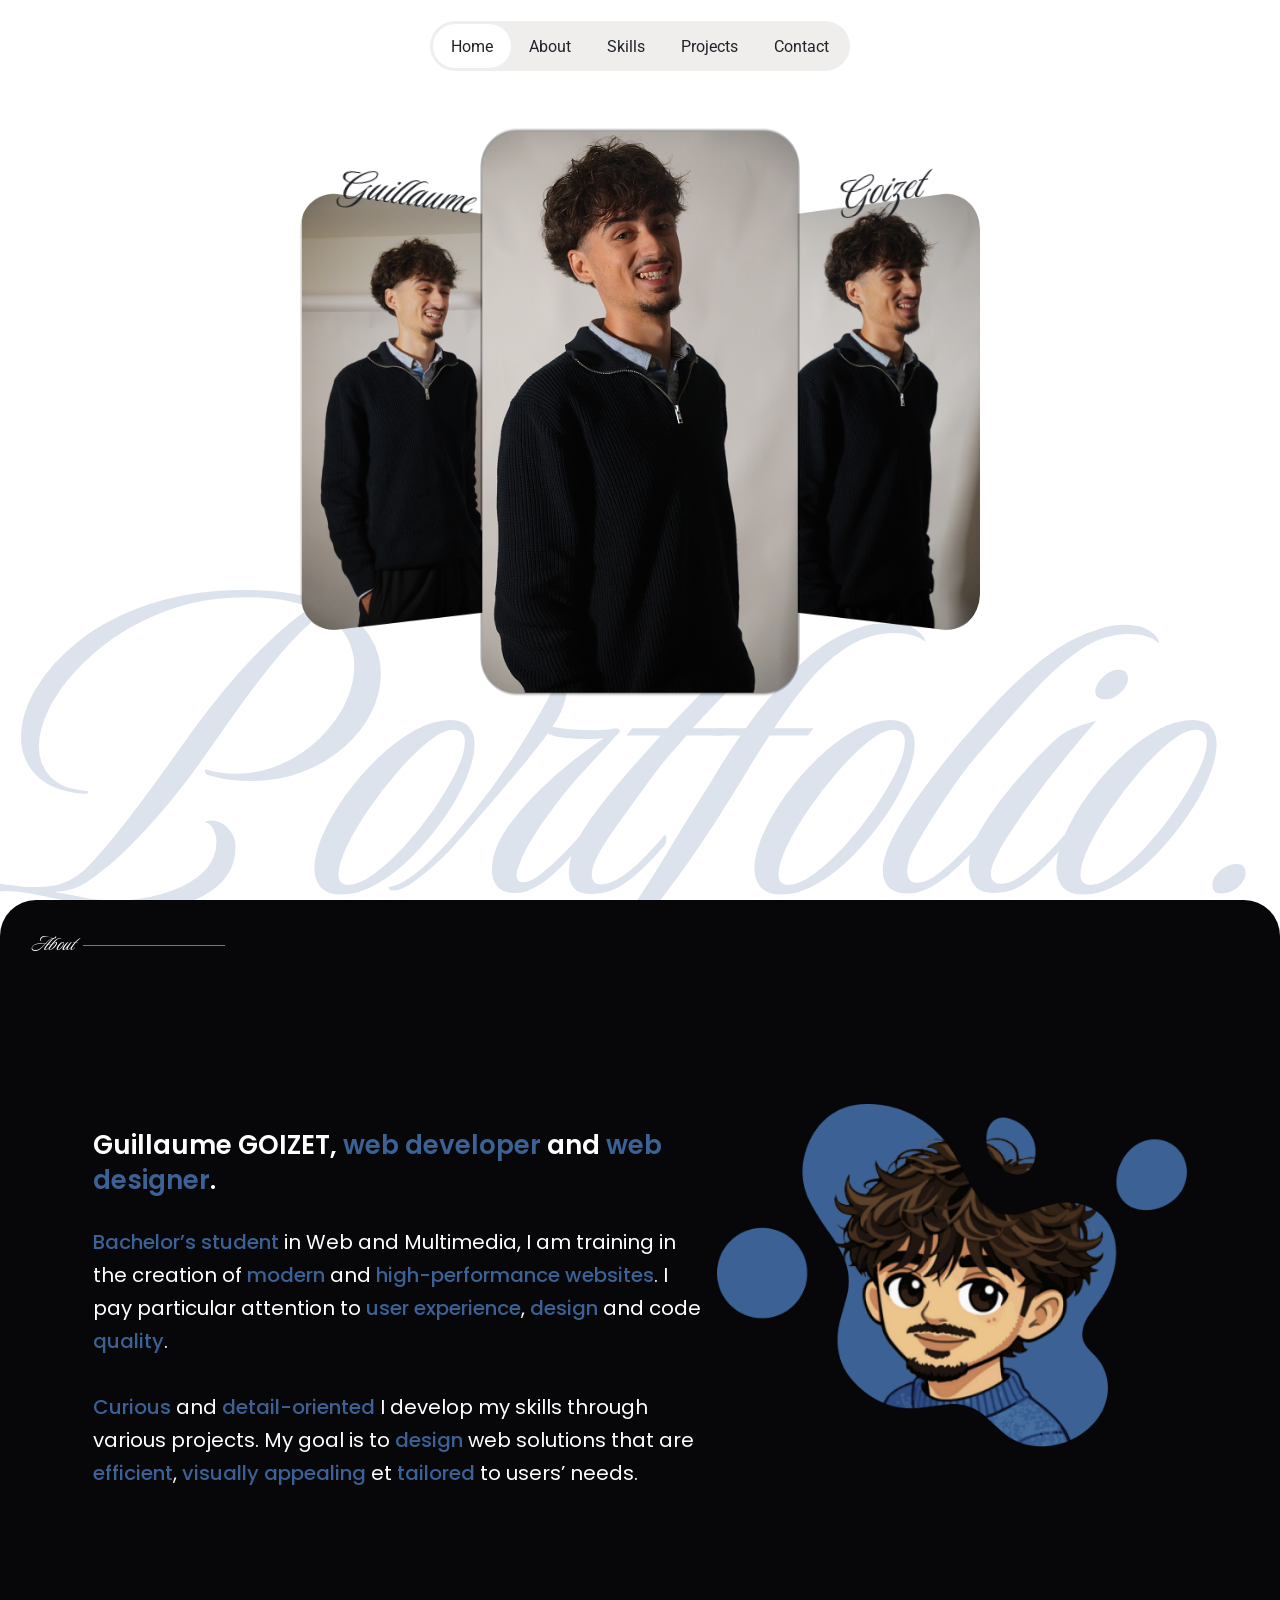
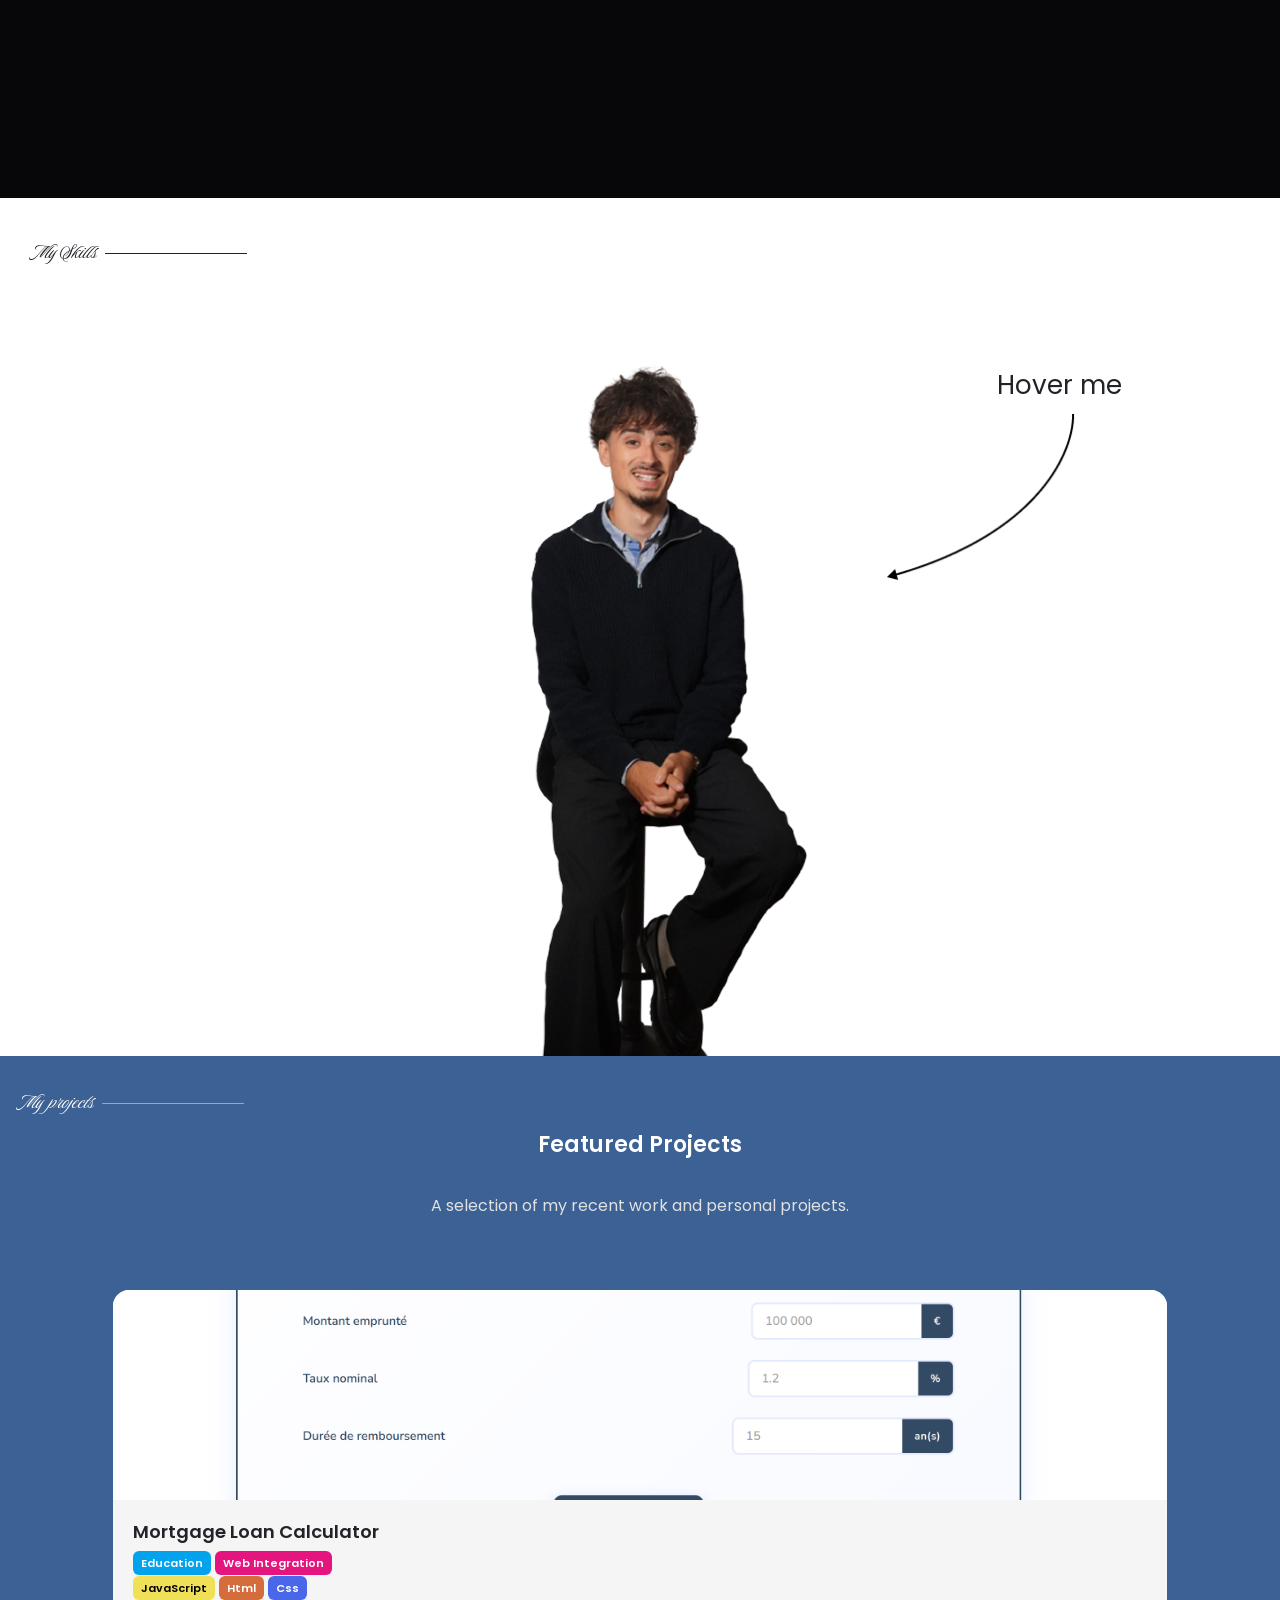
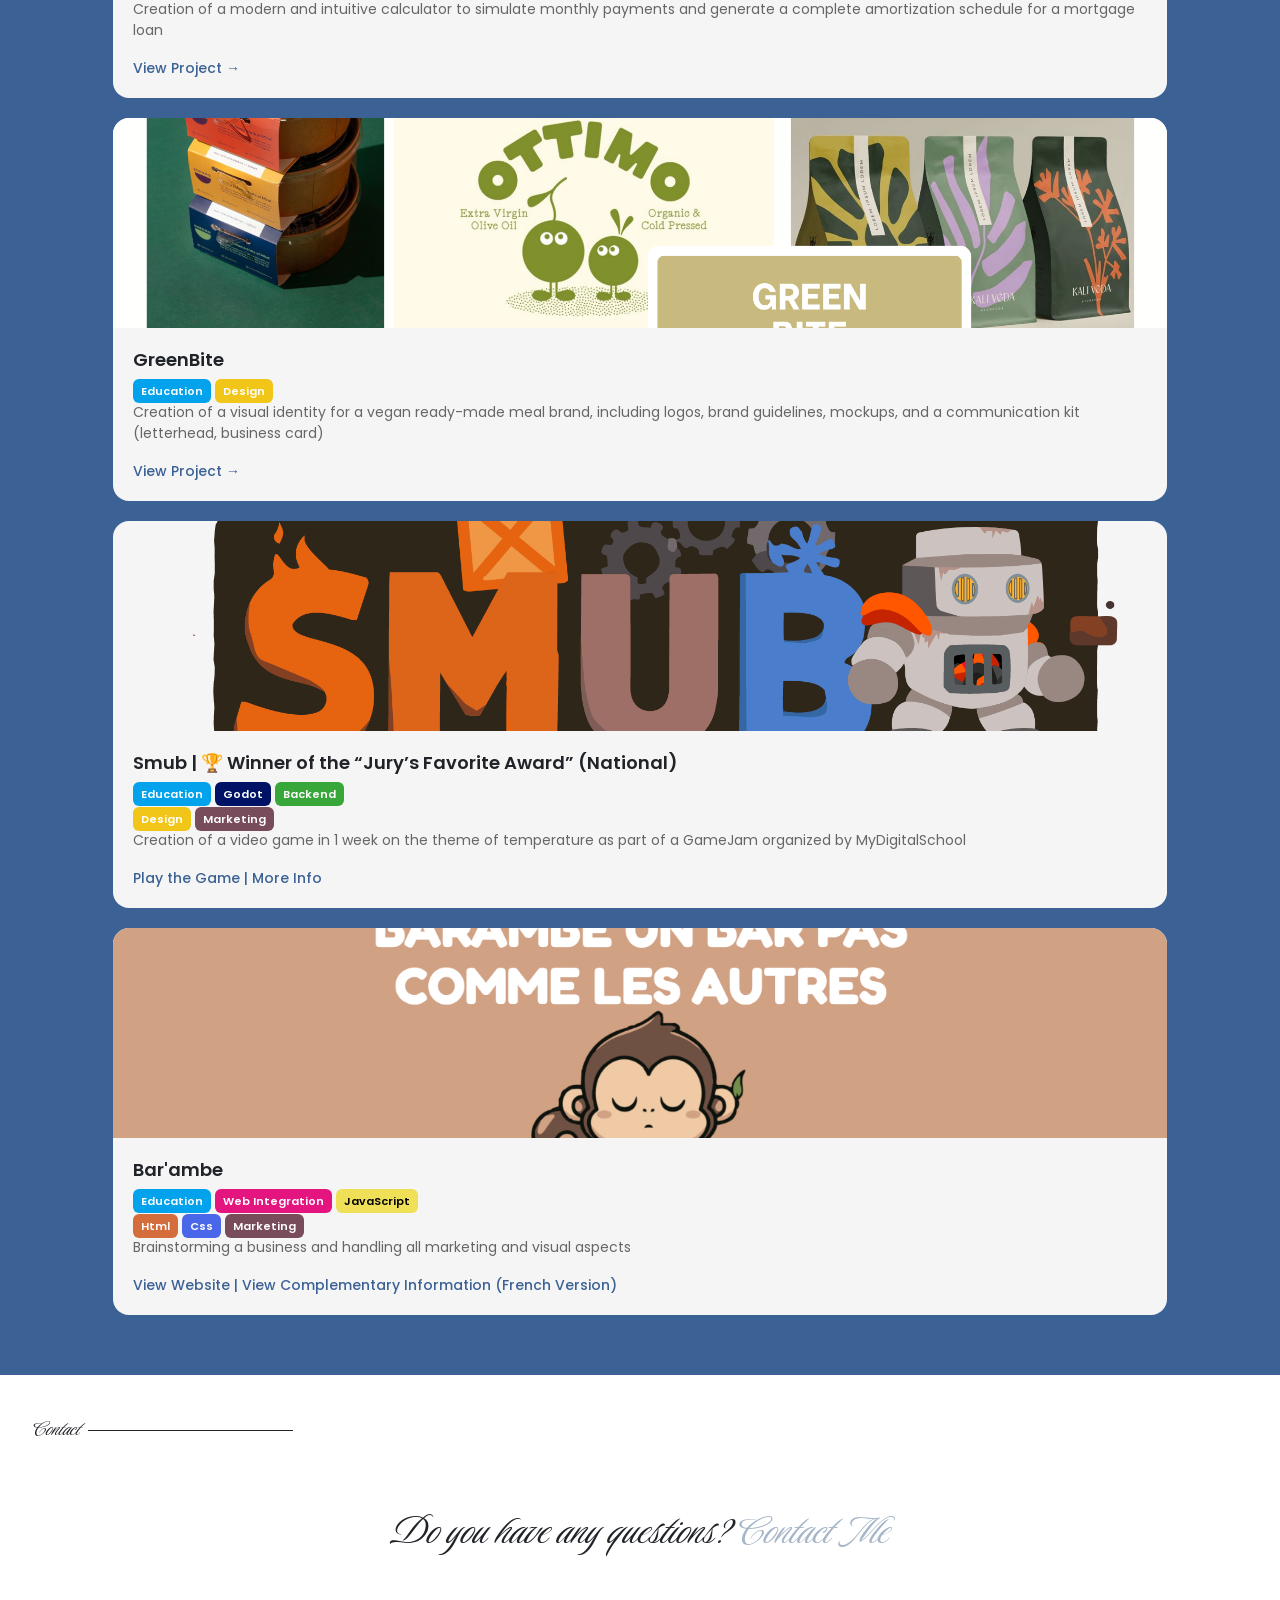
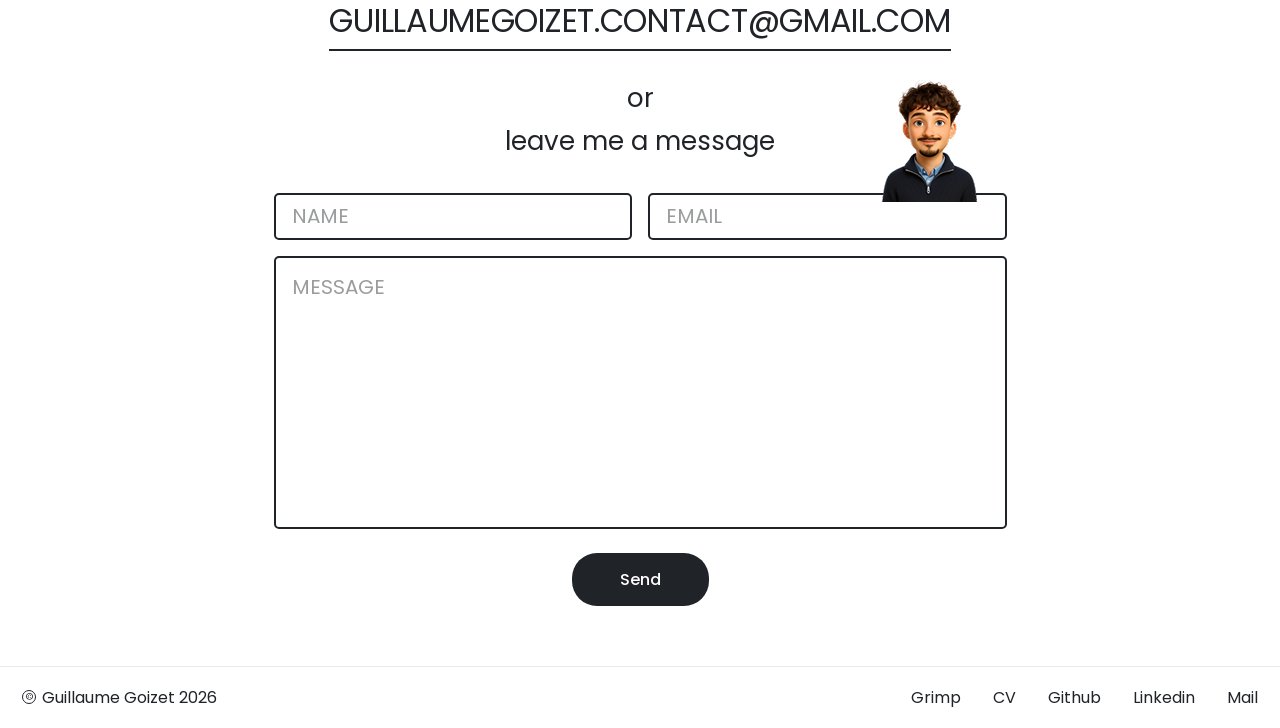
==== english.html @ cd1a8107 "ADD English Language Version + UPDATE Responsive" ====
<!doctype html>
<html lang="fr">
  <head>
    <meta charset="UTF-8" />
    <meta name="viewport" content="width=device-width, initial-scale=1.0" />
    <title>Portfolio — Guillaume Goizet</title>
    <link rel="stylesheet" href="/assets/styles.css" />
    <link rel="preconnect" href="https://fonts.googleapis.com" />
    <link
      href="https://fonts.googleapis.com/css2?family=Luxurious+Script&family=Poppins:wght@300;400;500;600&family=Roboto:wght@400;500&display=swap"
      rel="stylesheet"
    />
  </head>
  <body>
    <!-- SCROLL TO TOP -->
    <button id="scrollTopBtn">↑</button>
    <!-- NAVBAR -->
    <header>
      <nav>
        <a href="#accueil" class="active">Home</a>
        <a href="#apropos">About</a>
        <a href="#competences">Skills</a>
        <a href="#realisations">Projects</a>
        <a href="#contact">Contact</a>
      </nav>
      <!--<button class="lang-btn" aria-label="Langue">
    <span class="lang-flag">🇫🇷</span>
    <svg class="lang-caret" viewBox="0 0 10 6" fill="none">
      <path d="M1 1L5 5L9 1" stroke="#202328" stroke-width="1.5" stroke-linecap="round" stroke-linejoin="round"/>
    </svg>
  </button>-->
      <div class="languages">
        <a href="index.html" class="fr">FR</a>
        <p>|</p>
        <a href="english.html" class="en">EN</a>
      </div>
    </header>

    <!-- HERO -->
    <section class="hero" id="accueil">
      <div class="hero-watermark" aria-hidden="true">Portfolio.</div>

      <div class="photo-card photo-left">
        <img src="/img/Hero/Picture_Left.png" alt="Guillaume Goizet" />
      </div>
      <div class="photo-card photo-center">
        <img src="/img/Hero/Picture_Center.png" alt="Guillaume Goizet" />
      </div>
      <div class="photo-card photo-right">
        <img src="/img/Hero/Picture_Right.png" alt="Guillaume" />
      </div>

      <span class="name-tag name-guillaume">Guillaume</span>
      <span class="name-tag name-goizet">Goizet</span>
    </section>

    <!-- À PROPOS -->
    <section class="about" id="apropos">
      <div class="fade-up">
        <span class="section-label section-label-white">About</span>
        <span class="section-line section-line-white"></span>
      </div>

      <div class="about-body-wrap fade-up">
        <div class="about-text">
          <p class="about-title">
            Guillaume GOIZET, <span class="hl">web developer</span> and
            <span class="hl">web designer</span>.
          </p>
          <div class="about-desc">
            <p>
              <span class="hl">Bachelor’s student</span> in Web and Multimedia,
              I am training in the creation of
              <span class="hl">modern</span> and
              <span class="hl">high-performance websites</span>. I pay
              particular attention to <span class="hl">user experience</span>,
              <span class="hl">design</span> and code
              <span class="hl">quality</span>.
            </p>
            <br />
            <p>
              <span class="hl">Curious</span> and
              <span class="hl">detail-oriented</span> I develop my skills
              through various projects. My goal is to
              <span class="hl">design</span> web solutions that are
              <span class="hl">efficient</span>,
              <span class="hl">visually appealing</span> et
              <span class="hl">tailored</span> to users’ needs.
            </p>
          </div>
        </div>

        <div class="about-avatar">
          <img
            class="avatar-blob"
            src="/img/About/Avatar.png"
            alt=""
            aria-hidden="true"
          />
          <!-- <div class="avatar-photo"> 
        <img src="/img/About/Avatar.png"
             alt="Avatar Guillaume">
      </div>-->
        </div>
      </div>
    </section>

    <!-- COMPÉTENCES -->
    <section class="skills" id="competences">
      <div class="fade-up">
        <span class="section-label section-label-dark">My Skills</span>
        <span class="section-line section-line-dark"></span>
      </div>

      <!--<div class="skills-inner">
        <div class="skills-left fade-up">
          <div class="skills-grid">
            <div class="skill-card">
              <h3>Frontend</h3>
              <p>HTML, CSS, JavaScript, React, Vue.js, Tailwind CSS</p>
            </div>
            <div class="skill-card">
              <h3>Backend</h3>
              <p>Node.js, Express, Python, REST API, GraphQL</p>
            </div>
            <div class="skill-card">
              <h3>Base de données</h3>
              <p>MongoDB, PostgreSQL, MySQL, Firebase</p>
            </div>
            <div class="skill-card">
              <h3>Outils</h3>
              <p>Git, Docker, Figma, VS Code, Linux</p>
            </div>
          </div>
        </div>-->

      <div class="skills-photo-wrap fade-up">
        <img
          class="main-photo"
          src="/img/Skills/Me.png"
          alt="Guillaume Goizet"
        />
        <img
          class="hover-photo"
          src="/img/Skills/MeHover.png"
          alt="Guillaume Goizet"
        />
        <div class="hover-hint">
          <p>Hover me</p>
          <img src="/img/Skills/arrow.png" alt="" aria-hidden="true" />
        </div>
      </div>
    </section>

    <!-- RÉALISATIONS -->
    <section class="projects" id="realisations">
      <div class="fade-up">
        <span class="section-label section-label-white">My projects</span>
        <span class="section-line section-line-white"></span>
      </div>
      <p class="projects-sub-one fade-up">Featured Projects</p>
      <p class="projects-sub-two fade-up">
        A selection of my recent work and personal projects.
      </p>

      <div class="projects-grid fade-up">
        <div class="project-card">
          <img
            class="thumb"
            src="/img/Projects/calculator_screenshot.png"
            alt="Mortgage loan calculator"
          />
          <div class="project-info">
            <h3>Mortgage Loan Calculator</h3>
            <span class="filters formation">Education</span>
            <span class="filters integration">Web Integration</span><br />
            <span class="filters javascript">JavaScript</span>
            <span class="filters html">Html</span>
            <span class="filters css">Css</span>
            <p>
              Creation of a modern and intuitive calculator to simulate monthly
              payments and generate a complete amortization schedule for a
              mortgage loan
            </p>
            <a
              href="https://github.com/GuillaumeGOIZET/Calculator"
              class="project-link"
              target="_blank"
              >View Project →</a
            >
          </div>
        </div>
        <div class="project-card">
          <img
            class="thumb"
            src="/img/Projects/Moodboard_GreenBite.png"
            alt="GreenBite"
          />
          <div class="project-info">
            <h3>GreenBite</h3>
            <span class="filters formation">Education</span>
            <span class="filters design">Design</span>
            <p>
              Creation of a visual identity for a vegan ready-made meal brand,
              including logos, brand guidelines, mockups, and a communication
              kit (letterhead, business card)
            </p>
            <a
              href="/BrandGuideline_GreenBite.pdf"
              class="project-link"
              target="_blank"
              >View Project →</a
            >
          </div>
        </div>
        <div class="project-card">
          <img
            class="thumb"
            src="/img/Projects/logo-smub.png"
            alt="Smub | GameJam"
          />
          <div class="project-info">
            <h3>Smub | 🏆 Winner of the “Jury’s Favorite Award” (National)</h3>
            <span class="filters formation">Education</span>
            <span class="filters godot">Godot</span>
            <span class="filters backend">Backend</span><br />
            <span class="filters design">Design</span>
            <span class="filters marketing">Marketing</span>
            <p>
              Creation of a video game in 1 week on the theme of temperature as
              part of a GameJam organized by MyDigitalSchool
            </p>
            <a
              href="https://smuub.itch.io/smub"
              target="_blank"
              class="project-link"
              >Play the Game</a
            >
            <a
              href="https://www.linkedin.com/feed/update/urn:li:activity:7431675680519602176/"
              target="_blank"
              class="project-link"
              >| More Info</a
            >
          </div>
        </div>
        <div class="project-card">
          <img class="thumb" src="/img/Projects/barambe.png" alt="Bar'ambe" />
          <div class="project-info">
            <h3>Bar'ambe</h3>
            <span class="filters formation">Education</span>
            <span class="filters integration">Web Integration</span>
            <span class="filters javascript">JavaScript</span><br />
            <span class="filters html">Html</span>
            <span class="filters css">Css</span>
            <span class="filters marketing">Marketing</span>
            <p>
              Brainstorming a business and handling all marketing and visual
              aspects
            </p>
            <a
              href="https://barambe.netlify.app/"
              class="project-link"
              target="_blank"
              >View Website</a
            >
            <a
              href="/Dossier Créative Lab - Barambe 1.pdf"
              class="project-link"
              target="_blank"
              >| View Complementary Information (French Version)</a
            >
          </div>
        </div>
      </div>

      <!--<div class="projects-more fade-up">
    <a href="#">Swipe to explore more projects</a>
  </div>-->
    </section>

    <!-- CONTACT -->
    <section class="contact" id="contact">
      <div class="fade-up">
        <span class="section-label section-label-dark">Contact</span>
        <span
          class="section-line section-line-dark"
          style="width: 205px"
        ></span>
      </div>

      <img
        class="contact-sticker"
        src="/img/Contact/avatar-form.png"
        alt=""
        aria-hidden="true"
      />

      <div class="contact-heading fade-up">
        <span class="main">Do you have any questions? </span>
        <span class="accent">Contact Me</span>
      </div>

      <div class="contact-email fade-up">
        <div class="email-inner">
          <a href="mailto:guillaumegoizet.contact@gmail.com">
            GUILLAUMEGOIZET.CONTACT@GMAIL.COM
          </a>
          <div class="email-line"></div>
        </div>
      </div>

      <p class="contact-or fade-up">or</p>
      <p class="contact-sub fade-up">leave me a message</p>

      <form
        class="contact-form fade-up"
        action="https://formspree.io/f/xpqojnbq"
        method="POST"
        onsubmit="handleSubmit(event)"
      >
        <div class="form-row">
          <div class="form-field">
            <input
              type="text"
              placeholder="NAME"
              name="nom"
              autocomplete="name"
            />
          </div>
          <div class="form-field">
            <input
              type="email"
              placeholder="EMAIL"
              name="email"
              autocomplete="email"
            />
          </div>
        </div>
        <div class="form-field">
          <textarea placeholder="MESSAGE" name="message"></textarea>
        </div>
        <button type="submit" class="btn-send">Send</button>
      </form>
    </section>

    <!-- FOOTER -->
    <footer>
      <div class="footer-copy">
        <i class="copy-sym">©</i>
        Guillaume Goizet 2026
      </div>
      <div class="footer-links">
        <a
          href="https://eduservices.grimp.io/share?profile=kCNetyWnjxm8"
          target="_blank"
          rel="noopener"
          >Grimp</a
        >
        <a href="/CV_GuillaumeGoizet.pdf" target="_blank" rel="noopener">CV</a>
        <a
          href="https://github.com/GuillaumeGOIZET"
          target="_blank"
          rel="noopener"
          >Github</a
        >
        <a
          href="https://www.linkedin.com/in/guillaume-goizet-2b29b0298/"
          target="_blank"
          rel="noopener"
          >Linkedin</a
        >
        <a href="mailto:guillaumegoizet.contact@gmail.com">Mail</a>
      </div>
    </footer>

    <script>
      // Scroll fade-in
      const obs = new IntersectionObserver(
        (entries) => {
          entries.forEach((e) => {
            if (e.isIntersecting) e.target.classList.add("visible");
          });
        },
        { threshold: 0.12 },
      );
      document.querySelectorAll(".fade-up").forEach((el) => obs.observe(el));

      // Active nav link
      const sections = document.querySelectorAll("section[id]");
      const links = document.querySelectorAll("nav a");
      window.addEventListener(
        "scroll",
        () => {
          let cur = "";
          sections.forEach((s) => {
            if (scrollY >= s.offsetTop - 120) cur = s.id;
          });
          links.forEach((a) => {
            a.classList.toggle("active", a.getAttribute("href") === "#" + cur);
          });
        },
        { passive: true },
      );

      // Form submit
      async function handleSubmit(e) {
        e.preventDefault();
        const btn = e.target.querySelector(".btn-send");
        const form = e.target;
        const data = new FormData(form);

        btn.textContent = "Envoi en cours...";
        btn.disabled = true;

        try {
          const res = await fetch(form.action, {
            method: "POST",
            body: data,
            headers: { Accept: "application/json" },
          });

          if (res.ok) {
            btn.textContent = "Envoyé ✓";
            btn.style.background = "#3b6195";
            form.reset();
          } else {
            btn.textContent = "Erreur, réessaie";
            btn.style.background = "#c0392b";
          }
        } catch {
          btn.textContent = "Erreur réseau";
          btn.style.background = "#c0392b";
        } finally {
          btn.disabled = false;
          setTimeout(() => {
            btn.textContent = "Envoyer";
            btn.style.background = "";
          }, 4000);
        }
      }

      // ── PARALLAX WATERMARK ──────────────────────────
      const watermark = document.querySelector(".hero");

      function updateParallax() {
        // Le watermark monte 2x moins vite que le scroll → effet de profondeur
        const offset = window.scrollY * 0.45;
        watermark.style.transform = `translateY(-${offset}px)`;
      }

      window.addEventListener("scroll", updateParallax, { passive: true });
      updateParallax();

      // ── SCROLL TO TOP ──────────────────────────
      const btn = document.getElementById("scrollTopBtn");

      // Afficher le bouton après scroll
      window.addEventListener("scroll", () => {
        if (window.scrollY > 300) {
          btn.classList.add("show");
        } else {
          btn.classList.remove("show");
        }
      });

      // Scroll smooth vers le haut
      btn.addEventListener("click", () => {
        window.scrollTo({
          top: 0,
          behavior: "smooth",
        });
      });
    </script>
  </body>
</html>
---- assets/styles.css ----
@import url("https://fonts.googleapis.com/css2?family=Montserrat:ital,wght@0,100..900;1,100..900&family=Roboto:ital,wght@0,100..900;1,100..900&display=swap");

*,
*::before,
*::after {
  margin: 0;
  padding: 0;
  box-sizing: border-box;
}

:root {
  --blue: #3b6195;
  --blue-light: #a5b6c8;
  --dark: #070709;
  --text: #202328;
  --white: #ffffff;
}

html {
  scroll-behavior: smooth;
}
body {
  background: var(--white);
  color: var(--text);
  font-family: "Poppins", sans-serif;
  overflow-x: hidden;
  margin: 0;
  padding: 0;
  max-width: 100%;
  width: 100%;
}

/* ── SCROLL TO TOP ─────────────────────────────── */
#scrollTopBtn {
  position: fixed;
  z-index: 999;
  bottom: 30px;
  right: 30px;
  padding: 14px 22px;
  font-size: 26px;
  border: none;
  border-radius: 50%;
  background-color: #000;
  color: white;
  cursor: pointer;
  opacity: 0;
  pointer-events: none;
  transition:
    opacity 0.3s,
    transform 0.3s;
  transform: translateY(20px);
}

#scrollTopBtn.show {
  opacity: 1;
  pointer-events: auto;
  transform: translateY(0);
}

#scrollTopBtn:hover {
  background-color: #555;
}

/* ── NAVBAR ─────────────────────────────── */
/*header {
  display: flex;
  flex-direction: row;
}*/

header {
  position: fixed;
  top: 21px;
  left: 50%;
  transform: translateX(-50%);
  z-index: 200;
  display: flex;
  align-items: center;
  gap: 8px;
  height: 50px;
  background: rgba(232, 229, 228, 0.65);
  backdrop-filter: blur(14px);
  -webkit-backdrop-filter: blur(14px);
  border-radius: 25px;
  padding: 3px 3px 3px 3px;
  white-space: nowrap;
}

nav {
  display: flex;
  align-items: center;
}

nav a {
  font-family: "Roboto", sans-serif;
  font-size: 16px;
  color: var(--text);
  text-decoration: none;
  padding: 0 18px;
  height: 44px;
  display: flex;
  align-items: center;
  border-radius: 25px;
  transition: background 0.2s;
}
nav a:hover {
  background: rgba(255, 255, 255, 0.55);
}
nav a.active {
  background: var(--white);
}

.languages {
  display: flex;
  flex-direction: row;
  position: absolute;
  left: 1450px;
  top: 35px;
  z-index: 300;
  gap: 2px;
  font-family: "Poppins", sans-serif;
  font-size: 16px;
  font-weight: 400;
  color: var(--text);
}

.languages a {
  text-decoration: none;
}

.languages a:hover {
  color: var(--blue);
}

/*.lang-btn {
  display: flex;
  align-items: center;
  gap: 3px;
  background: none;
  border: none;
  cursor: pointer;
  padding: 2px 4px;
}
.lang-flag {
  font-size: 18px;
}
.lang-caret {
  width: 10px;
  height: 10px;
  opacity: 0.6;
}*/

/* ── HERO ────────────────────────────────── */
/*.hero {
  position: relative;
  z-index: 0;
  width: 100%;
  height: 1013px;
  overflow: hidden;
  background: var(--white);
  justify-content: center;
  align-items: center;
}*/

.hero {
  position: sticky; /* ← clé de tout */
  top: 0; /* ← se colle en haut du viewport */
  z-index: 0; /* ← toutes les sections suivantes passeront dessus */
  width: 100%;
  height: 100vh;
  overflow: visible; /* ← permet au watermark de déborder vers le bas */
  background: var(--white);
  display: flex;
  justify-content: center;
  align-items: center;
}

/*.hero-watermark {
  position: absolute;
  bottom: 20px;
  left: -40px;
  font-family: "Luxurious Script", cursive;
  font-size: min(30vw, 420px);
  color: var(--blue);
  opacity: 0.18;
  white-space: nowrap;
  line-height: 1;
  pointer-events: none;
  user-select: none;
  z-index: 0;
}*/

.hero-watermark {
  position: absolute; /* ← redevient absolute dans le hero */
  bottom: -170px; /* ← déborde sous le hero */
  left: -40px;
  font-family: "Luxurious Script", cursive;
  font-size: 670px;
  color: var(--blue);
  opacity: 0.18;
  white-space: nowrap;
  line-height: 1;
  pointer-events: none;
  user-select: none;
  z-index: 1;
  will-change: transform; /* ← pour le parallax JS */
}

.photo-card {
  position: absolute;
  z-index: 3;
  border-radius: 40px;
  overflow: hidden;
}

.photo-card img {
  width: 100%;
  height: 100%;
  object-fit: cover;
  display: block;
}

.photo-center {
  left: 637px;
  top: 127px;
  width: 366px;
  height: 650px;
  /* box-shadow: 0 0 8px 2px rgba(0, 0, 0, 0.25); */
  z-index: 2;
  /* animation: float 4s ease-in-out infinite; */
}

/* @keyframes float { 
  0%,
  100% {
    transform: translateY(-20px);
  }
  50% {
    transform: translateY(-60px);
  }
}*/

.photo-right {
  left: 1027px;
  top: 189px;
  width: 296px;
  height: 525px;
  z-index: 1;
}
/*.photo-right::after {
  content: "";
  position: absolute;
  inset: 0;
  border-radius: 40px;
  background: linear-gradient(
    to left,
    rgba(255, 255, 255, 0.4) 0%,
    transparent 40%
  );
}*/

.photo-left {
  left: 317px;
  top: 189px;
  width: 296px;
  height: 525px;
  z-index: 1;
}
/*.photo-left::after {
  content: "";
  position: absolute;
  inset: 0;
  border-radius: 40px;
  background: linear-gradient(
    to right,
    rgba(255, 255, 255, 0.4) 0%,
    transparent 40%
  );
}*/

.name-tag {
  position: absolute;
  font-family: "Luxurious Script", cursive;
  font-size: 50px;
  color: var(--text);
  white-space: nowrap;
  z-index: 4;
  line-height: 1;
}
.name-guillaume {
  left: 398px;
  top: 172px;
  transform: rotate(8deg);
}
.name-goizet {
  left: 1129px;
  top: 172px;
  transform: rotate(-8deg);
}

/* ── À PROPOS ────────────────────────────── */
.about {
  position: relative;
  z-index: 2;
  background: var(--dark);
  border-radius: 36px 36px 0 0;
  min-height: 898px;
  padding: 30px 33px 80px;
  overflow: hidden;
}

.section-label {
  font-family: "Luxurious Script", cursive;
  font-size: 24px;
  display: inline-block;
}
.section-label-white {
  color: var(--white);
}
.section-label-dark {
  color: var(--text);
}

.section-line {
  height: 1px;
  display: inline-block;
  width: 142px;
  margin-left: 4px;
  vertical-align: middle;
}
.section-line-white {
  background: rgba(255, 255, 255, 0.45);
}
.section-line-dark {
  background: var(--text);
}

.about-body-wrap {
  display: flex;
  gap: 400px;
  align-items: flex-start;
  margin-top: 90px;
  padding: 150px 95px;
}

.about-text {
  flex: 1;
}

.about-title {
  font-size: 26px;
  font-weight: 600;
  color: var(--white);
  line-height: 1.35;
  margin-bottom: 28px;
}
.about-title .hl {
  color: var(--blue);
}

.about-desc {
  font-size: 20px;
  font-weight: 400;
  color: var(--white);
  line-height: 1.65;
}
.about-desc .hl {
  color: var(--blue);
  font-weight: 500;
}

.about-avatar {
  position: relative;
  flex-shrink: 0;
  width: 380px;
}

.avatar-blob {
  position: absolute;
  top: -24px;
  left: -90px;
  width: 470px;
  pointer-events: none;
  z-index: 0;
}

/*.avatar-photo { 
  position: relative;
  z-index: 1;
  width: 372px;
  height: 409px;
  border-radius: 36px 36px 0 0;
  overflow: hidden;
  margin-left: 20px;
}
.avatar-photo img {
  width: 100%;
  height: 100%;
  object-fit: cover;
  object-position: center top;
}*/

/* ── COMPÉTENCES ────────────────────────── */
.skills {
  background: var(--white);
  padding: 40px 33px 0px;
  position: relative;
  z-index: 2;
}

/*.skills-inner {
  display: flex;
  align-items: flex-start;
  gap: 0;
  margin-top: 30px;
  position: relative;
}

.skills-left {
  flex: 1;
  padding-right: 40px;
}

.skills-grid {
  display: grid;
  grid-template-columns: 1fr 1fr;
  gap: 14px;
  margin-top: 50px;
}

.skill-card {
  background: var(--dark);
  border-radius: 14px;
  padding: 18px 22px;
  color: var(--white);
  transition:
    background 0.25s,
    transform 0.25s;
  cursor: default;
}
.skill-card:hover {
  background: var(--blue);
  transform: translateY(-4px);
}
.skill-card h3 {
  font-size: 15px;
  font-weight: 600;
  margin-bottom: 6px;
}
.skill-card p {
  font-size: 13px;
  opacity: 0.7;
  line-height: 1.5;
}*/

.skills-photo-wrap {
  position: relative;
  width: 422px;
  flex-shrink: 0;
  margin: 40px auto 0;
}
.skills-photo-wrap img {
  width: 100%;
  display: block;
  pointer-events: none;
}
.skills-photo-wrap img.main-photo {
  width: 100%;
  height: 750px;
  object-fit: cover;
  object-position: center top;
  display: block;
  transition: opacity 0.3s ease;
}
.hover-photo {
  position: absolute;
  top: 0;
  left: 0;
  width: 100%;
  height: 100%;
  object-fit: cover;
  object-position: center top;
  opacity: 0;
  transition: opacity 0.3s ease;
}
/* au hover */
.skills-photo-wrap:hover .hover-photo {
  opacity: 1;
}

.skills-photo-wrap:hover .main-photo {
  opacity: 0;
}

.hover-hint {
  position: absolute;
  top: 40px;
  left: calc(80% + 20px);
  white-space: nowrap;
}
.hover-hint p {
  position: absolute;
  top: 20px;
  left: 130px;
  font-size: 26px;
  color: var(--text);
  white-space: nowrap;
}
.hover-hint img {
  position: absolute;
  width: 188px;
  margin-top: 8px;
  top: 60px;
  left: calc(100% + 20px);
}

/* ── RÉALISATIONS ───────────────────────── */
.projects {
  background: var(--blue);
  z-index: 2;
  padding: 40px 33px 80px;
}

.projects-sub-one {
  font-size: 26px;
  color: #fff;
  margin: 12px 0 32px;
  text-align: center;
  font-weight: 600;
}

.projects-sub-two {
  font-size: 20px;
  color: #e1e1e1;
  margin: 12px 0 32px;
  text-align: center;
}

.projects-grid {
  width: 1300px;
  margin: 0 auto;
  display: grid;
  grid-template-columns: repeat(2, 1fr);
  gap: 24px;
  padding: 40px 0px 0px;
}

.project-card {
  border-radius: 16px;
  overflow: hidden;
  background: #f5f5f5;
  cursor: pointer;
  transition:
    transform 0.3s,
    box-shadow 0.3s;
}
.project-card:hover {
  transform: translateY(-6px);
  box-shadow: 0 16px 48px rgba(0, 0, 0, 0.12);
}
.project-card img.thumb {
  width: 100%;
  height: 210px;
  object-fit: cover;
  display: block;
}
.project-info {
  padding: 18px 20px;
}
.project-info h3 {
  font-size: 18px;
  font-weight: 600;
  margin-bottom: 4px;
}
.filters {
  font-family: "Poppins", sans-serif;
  font-size: 11px;
  font-weight: 600;
  color: white;
  border-radius: 6px;
  padding: 4px 8px;
  margin-bottom: 45px;
}
.formation {
  background-color: #02a3ec;
}
.integration {
  background-color: #e51580;
}
.javascript {
  background-color: #efe058;
  color: black;
}
.html {
  background-color: #d56c3c;
}
.css {
  background-color: #4967e8;
}
.design {
  background-color: #f2c618;
}
.godot {
  background-color: #001265;
}
.backend {
  background-color: #37a739;
}
.marketing {
  background-color: #784c5a;
}
.project-info p {
  font-size: 14px;
  color: #666;
  line-height: 1.5;
  margin-top: 6;
  margin-bottom: 14px;
}
.project-link {
  font-size: 14px;
  font-weight: 500;
  color: var(--blue);
  text-decoration: none;
  display: inline-flex;
  align-items: center;
  gap: 6px;
  transition: gap 0.2s;
}
.project-link:hover {
  gap: 10px;
}

.projects-more {
  text-align: center;
  margin-top: 36px;
}
.projects-more a {
  font-size: 16px;
  color: #888;
  text-decoration: none;
  border-bottom: 1px solid #ccc;
  padding-bottom: 2px;
  transition:
    color 0.2s,
    border-color 0.2s;
}
.projects-more a:hover {
  color: var(--blue);
  border-color: var(--blue);
}

/* ── CONTACT ────────────────────────────── */
.contact {
  padding: 40px 33px 60px;
  z-index: 2;
  position: relative;
}

.contact-heading {
  text-align: center;
  margin: 60px 0 36px;
  line-height: 1.2;
}
.contact-heading .main {
  font-family: "Luxurious Script", cursive;
  font-size: 48px;
  color: var(--text);
}
.contact-heading .accent {
  font-family: "Luxurious Script", cursive;
  font-size: 48px;
  color: var(--blue-light);
}

.contact-email {
  text-align: center;
  margin-bottom: 28px;
}
.email-inner {
  display: inline-block;
}
.email-inner a {
  font-size: clamp(18px, 2.5vw, 36px);
  color: var(--text);
  text-decoration: none;
  font-family: "Poppins", sans-serif;
  font-weight: 400;
  letter-spacing: -0.3px;
  display: block;
}
.email-inner a:hover {
  color: var(--blue);
}
.email-line {
  height: 2px;
  background: var(--text);
  margin-top: 4px;
}

.contact-or {
  text-align: center;
  font-size: 26px;
  color: var(--text);
  margin: 22px 0 4px;
}
.contact-sub {
  text-align: center;
  font-size: 26px;
  color: var(--text);
  margin-bottom: 32px;
}

.contact-sticker {
  position: absolute;
  right: 500px;
  top: 305px;
  width: 101px;
  pointer-events: none;
}

.contact-form {
  max-width: 733px;
  margin: 0 auto;
  display: flex;
  flex-direction: column;
  gap: 16px;
}
.form-row {
  display: flex;
  gap: 16px;
}
.form-field {
  flex: 1;
}

.form-field input,
.form-field textarea {
  width: 100%;
  border: 2px solid var(--text);
  border-radius: 5px;
  font-family: "Poppins", sans-serif;
  font-size: 20px;
  color: var(--text);
  padding: 10px 16px;
  background: var(--white);
  outline: none;
  transition: border-color 0.2s;
  resize: none;
  display: block;
}
.form-field input {
  height: 47px;
}
.form-field textarea {
  height: 273px;
  padding-top: 14px;
}
.form-field input::placeholder,
.form-field textarea::placeholder {
  color: rgba(32, 35, 40, 0.45);
}
.form-field input:focus,
.form-field textarea:focus {
  border-color: var(--blue);
}

.btn-send {
  align-self: center;
  margin-top: 8px;
  background: var(--text);
  color: var(--white);
  font-family: "Poppins", sans-serif;
  font-size: 16px;
  font-weight: 500;
  border: none;
  border-radius: 25px;
  padding: 14px 48px;
  cursor: pointer;
  transition:
    background 0.2s,
    transform 0.15s;
}
.btn-send:hover {
  background: var(--blue);
  transform: scale(1.04);
}

/* ── FOOTER ─────────────────────────────── */
footer {
  display: flex;
  align-items: center;
  justify-content: space-between;
  z-index: 2;
  padding: 18px 22px;
  border-top: 1px solid rgba(0, 0, 0, 0.08);
}
.footer-copy {
  display: flex;
  align-items: center;
  gap: 6px;
  font-size: 16px;
  color: var(--text);
}
.copy-sym {
  width: 14px;
  height: 14px;
  border: 1.5px solid var(--text);
  border-radius: 50%;
  display: inline-flex;
  align-items: center;
  justify-content: center;
  font-size: 9px;
  font-style: normal;
}
.footer-links {
  display: flex;
  gap: 32px;
}
.footer-links a {
  font-size: 16px;
  color: var(--text);
  text-decoration: none;
  transition: color 0.2s;
}
.footer-links a:hover {
  color: var(--blue);
}

/* ── SCROLL FADE ─────────────────────────── */
.fade-up {
  opacity: 0;
  transform: translateY(28px);
  transition:
    opacity 0.7s ease,
    transform 0.7s ease;
}
.fade-up.visible {
  opacity: 1;
  transform: none;
}

/* RESPONSIVE */
/* ───────── GRAND ECRAN (>= 1024px) ───────── */
@media (min-width: 1647px) {
  .hero-watermark {
    font-size: 770px;
    left: -20px;
    bottom: -180px;
  }

  .photo-card {
    position: absolute;
    z-index: 3;
    border-radius: 40px;
    overflow: hidden;
  }

  .photo-card img {
    width: 100%;
    height: 100%;
    object-fit: cover;
    display: block;
  }

  .photo-center {
    left: 787px;
    top: 127px;
    width: 366px;
    height: 650px;
    box-shadow: 0 0 8px 2px rgba(0, 0, 0, 0.25);
    z-index: 2;
    /* animation: float 4s ease-in-out infinite; */
  }
  .photo-right {
    left: 1177px;
    top: 189px;
    width: 296px;
    height: 525px;
    z-index: 1;
  }
  .photo-left {
    left: 467px;
    top: 189px;
    width: 296px;
    height: 525px;
    z-index: 1;
  }

  .name-tag {
    position: absolute;
    font-family: "Luxurious Script", cursive;
    font-size: 50px;
    color: var(--text);
    white-space: nowrap;
    z-index: 4;
    line-height: 1;
  }
  .name-guillaume {
    left: 548px;
    top: 172px;
    transform: rotate(8deg);
  }
  .name-goizet {
    left: 1279px;
    top: 172px;
    transform: rotate(-8deg);
  }
  .contact-sticker {
    position: absolute;
    right: 620px;
    top: 305px;
    width: 101px;
    pointer-events: none;
  }
}
/* ── LAPTOP (< 1400px) ────────────────────────────────────── */
@media (max-width: 1400px) {
.languages {
  display: flex;
  flex-direction: row;
  position: absolute;
  left: 1000px;
  top: 35px;
  z-index: 300;
  gap: 2px;
  font-family: "Poppins", sans-serif;
  font-size: 16px;
  font-weight: 400;
  color: var(--text);
}

  /* HERO — recentrage relatif à la fenêtre */
  .hero-watermark {
    font-size: clamp(200px, 40vw, 560px);
    bottom: -120px;
    left: -20px;
  }

  .photo-center {
    left: 50%;
    transform: translateX(-50%);
    top: 127px;
    width: 320px;
    height: 570px;
  }

  .photo-left {
    left: calc(50% - 340px);
    top: 189px;
    width: 250px;
    height: 445px;
  }

  .photo-right {
    left: calc(50% + 90px);
    top: 189px;
    width: 250px;
    height: 445px;
  }

  .name-guillaume {
    left: calc(50% - 300px);
    top: 168px;
  }

  .name-goizet {
    left: calc(50% + 200px);
    top: 165px;
  }

  /* ABOUT */
  .about-body-wrap {
    gap: 100px;
    padding: 80px 60px;
  }

  /* SKILLS */
  .hover-hint {
    left: calc(100% + 16px);
  }

    /* PROJECTS */
  .projects {
    padding: 32px 20px 60px;
  }

  .projects-grid {
    grid-template-columns: 1fr;
    gap: 20px;
    width: 85%;
  }

  .projects-sub-one {
    font-size: 22px;
  }
  .projects-sub-two {
    font-size: 16px;
  }

  /* CONTACT */
  .contact-sticker {
    right: 300px;
  }
}

/* ── TABLET (< 1024px) ────────────────────────────────────── */
@media (max-width: 1024px) {
  /* NAVBAR */
  header {
    width: calc(62% - 2px);
    max-width: 700px;
  }

  nav a {
    padding: 0 14px;
    font-size: 15px;
  }

    .languages {
    display: none;
  }

  /* HERO */
  .hero {
    height: 100svh; /* safe-area mobile */
  }

  .hero-watermark {
    font-size: clamp(160px, 40vw, 440px);
    bottom: -80px;
    left: -15px;
  }

  .photo-center {
    left: 50%;
    transform: translateX(-50%);
    top: 140px;
    width: 270px;
    height: 480px;
  }

  .photo-left {
    left: calc(50% - 285px);
    top: 190px;
    width: 210px;
    height: 375px;
  }

  .photo-right {
    left: calc(50% + 75px);
    top: 190px;
    width: 210px;
    height: 375px;
  }

  .name-guillaume {
    left: calc(50% - 250px);
    top: 175px;
    font-size: 40px;
  }

  .name-goizet {
    left: calc(50% + 160px);
    top: 175px;
    font-size: 40px;
  }

  /* ABOUT */
  .about-body-wrap {
    flex-direction: column;
    gap: 60px;
    padding: 60px 40px;
    margin-top: 40px;
  }

  .about-title {
    font-size: 22px;
  }
  .about-desc {
    font-size: 17px;
  }

  .about-avatar {
    width: 100%;
    display: flex;
    justify-content: center;
    min-height: 300px;
  }

  .avatar-blob {
    position: relative;
    top: 0;
    left: 0;
    width: min(400px, 80vw);
  }

  /* SKILLS — photo centrée, hint caché */
  .skills {
    padding: 40px 33px 60px;
    align-items: center;
  }

  .skills-photo-wrap {
    width: min(320px, 70vw);
  }

  .skills-photo-wrap img.main-photo {
    height: auto;
    min-height: 400px;
  }

  .hover-photo {
    height: auto;
    min-height: 400px;
    /* Sur touch, afficher directement le hover */
    opacity: 1;
  }

  .skills-photo-wrap .main-photo {
    opacity: 0;
  }

  .hover-hint {
    display: none;
  } /* pas de "Survole moi" sur touch */

  /* PROJECTS */
  .projects-grid {
    grid-template-columns: repeat(2, 1fr);
    gap: 20px;
    width: 100%;
  }

  /* CONTACT */
  .contact-sticker {
    display: none;
  }

  .form-row {
    flex-direction: column;
    gap: 16px;
  }

  .email-inner a {
    font-size: clamp(14px, 3vw, 28px);
  }
}

/* ── MOBILE (< 768px) ─────────────────────────────────────── */
@media (max-width: 768px) {
  /* NAVBAR — plus petit, sans overflow */
  header {
    top: 10px;
    height: auto;
    padding: 6px 8px;
    width: calc(60% - 24px);
  }

  nav {
    flex-wrap: wrap;
    justify-content: center;
    gap: 2px;
  }

  nav a {
    font-size: 13px;
    padding: 6px 10px;
    height: 36px;
  }

    .languages {
    display: none;
  }

  /* HERO */
  .hero {
    height: 100svh;
    min-height: 580px;
    overflow: hidden;
  }

  .hero-watermark {
    font-size: clamp(130px, 40vw, 340px);
    bottom: -60px;
    left: -10px;
  }

  /* Sur mobile : seulement la photo centrale */
  .photo-left,
  .photo-right {
    display: none;
  }

  .photo-center {
    left: 50%;
    transform: translateX(-50%);
    top: 130px;
    width: clamp(180px, 55vw, 280px);
    height: clamp(320px, 60vh, 500px);
  }

  .name-tag {
    font-size: clamp(28px, 7vw, 44px);
    display: none;
  }

  .name-guillaume {
    left: clamp(10px, 5vw, 80px);
    top: 115px;
    transform: rotate(8deg);
  }

  .name-goizet {
    /* à droite de la photo centrale */
    left: auto;
    right: clamp(10px, 5vw, 80px);
    top: 115px;
    transform: rotate(-8deg);
  }

  /* ABOUT */
  .about {
    border-radius: 24px 24px 0 0;
    padding: 24px 20px 60px;
  }

  .about-body-wrap {
    padding: 40px 0;
    gap: 40px;
    margin-top: 20px;
  }

  .about-title {
    font-size: 20px;
  }
  .about-desc {
    font-size: 16px;
  }

  .avatar-blob {
    width: min(400px, 85vw);
  }

  /* SKILLS */
  .skills {
    padding: 32px 20px 48px;
  }

  .skills-photo-wrap {
    width: min(260px, 75vw);
    margin-top: 24px;
  }

  /* PROJECTS */
  .projects {
    padding: 32px 20px 60px;
  }

  .projects-grid {
    grid-template-columns: 1fr;
    gap: 20px;
    width: 100%;
  }

  .projects-sub-one {
    font-size: 22px;
  }
  .projects-sub-two {
    font-size: 16px;
  }

  /* CONTACT */
  .contact {
    padding: 32px 20px 48px;
  }

  .contact-heading .main,
  .contact-heading .accent {
    font-size: clamp(28px, 7vw, 42px);
  }

  .contact-or,
  .contact-sub {
    font-size: 20px;
  }

  .form-field input,
  .form-field textarea {
    font-size: 16px;
  }

  /* FOOTER */
  footer {
    flex-direction: column;
    gap: 12px;
    text-align: center;
    padding: 20px;
  }

  .footer-links {
    gap: 20px;
  }

  /* SCROLL TO TOP */
  #scrollTopBtn {
    bottom: 16px;
    right: 16px;
    padding: 10px 16px;
    font-size: 20px;
  }
}

/* ── PETIT MOBILE (< 480px) ───────────────────────────────── */
@media (max-width: 480px) {
  /* NAVBAR */
  nav a {
    font-size: 12px;
    padding: 5px 8px;
  }

  .languages {
    display: none;
  }
  /* HERO */
  .hero-watermark {
    font-size: clamp(100px, 55vw, 180px);
    bottom: -20px;
  }

  .photo-center {
    width: clamp(150px, 58vw, 220px);
    height: clamp(260px, 55vh, 400px);
    top: 120px;
  }

  .name-tag {
    font-size: clamp(22px, 6vw, 32px);
  }

  .name-guillaume {
    left: clamp(4px, 2vw, 20px);
    top: 108px;
  }

  .name-goizet {
    right: clamp(4px, 2vw, 20px);
    top: 108px;
  }

  /* ABOUT */
  .about-title {
    font-size: 18px;
  }
  .about-desc {
    font-size: 15px;
  }

  /* CONTACT */
  .contact-heading .main,
  .contact-heading .accent {
    font-size: clamp(24px, 8vw, 34px);
  }

  .email-inner a {
    font-size: clamp(11px, 3.5vw, 18px);
  }

  /* FOOTER */
  .footer-links {
    flex-wrap: wrap;
    justify-content: center;
  }
}
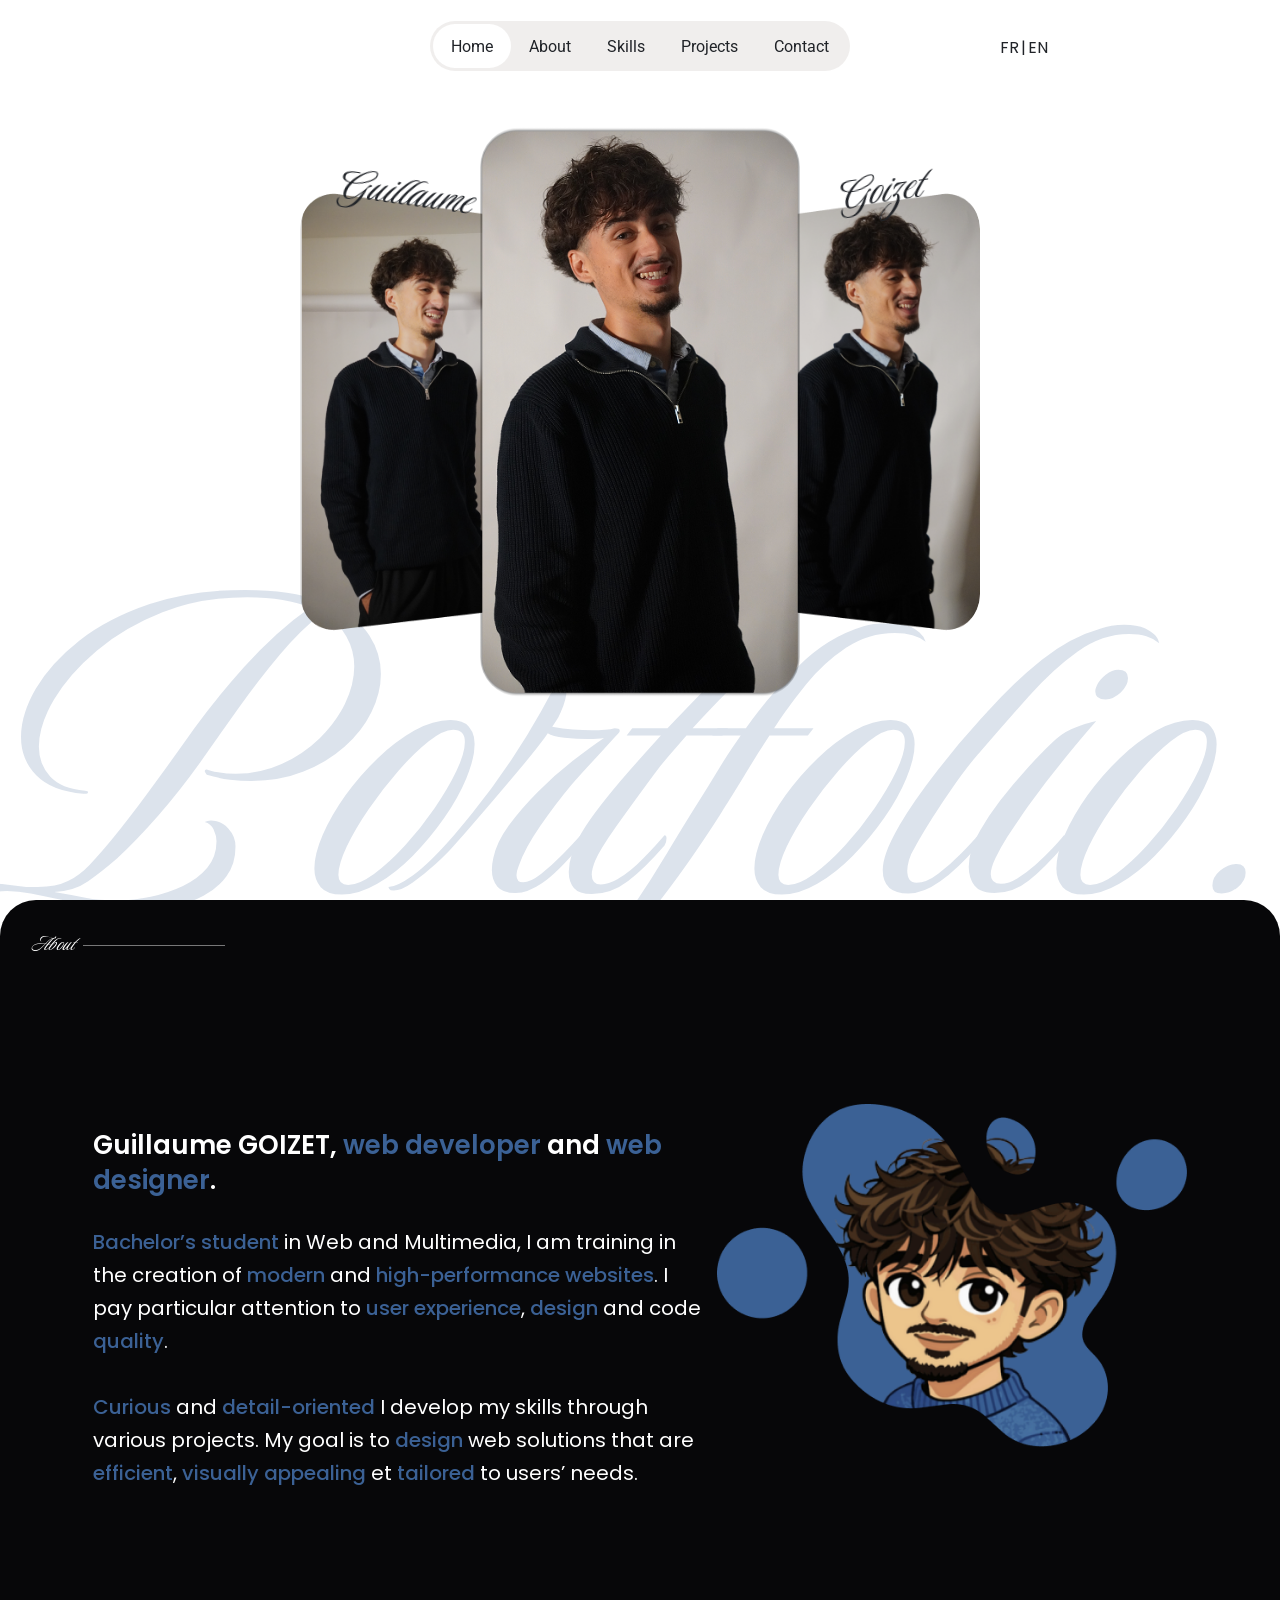
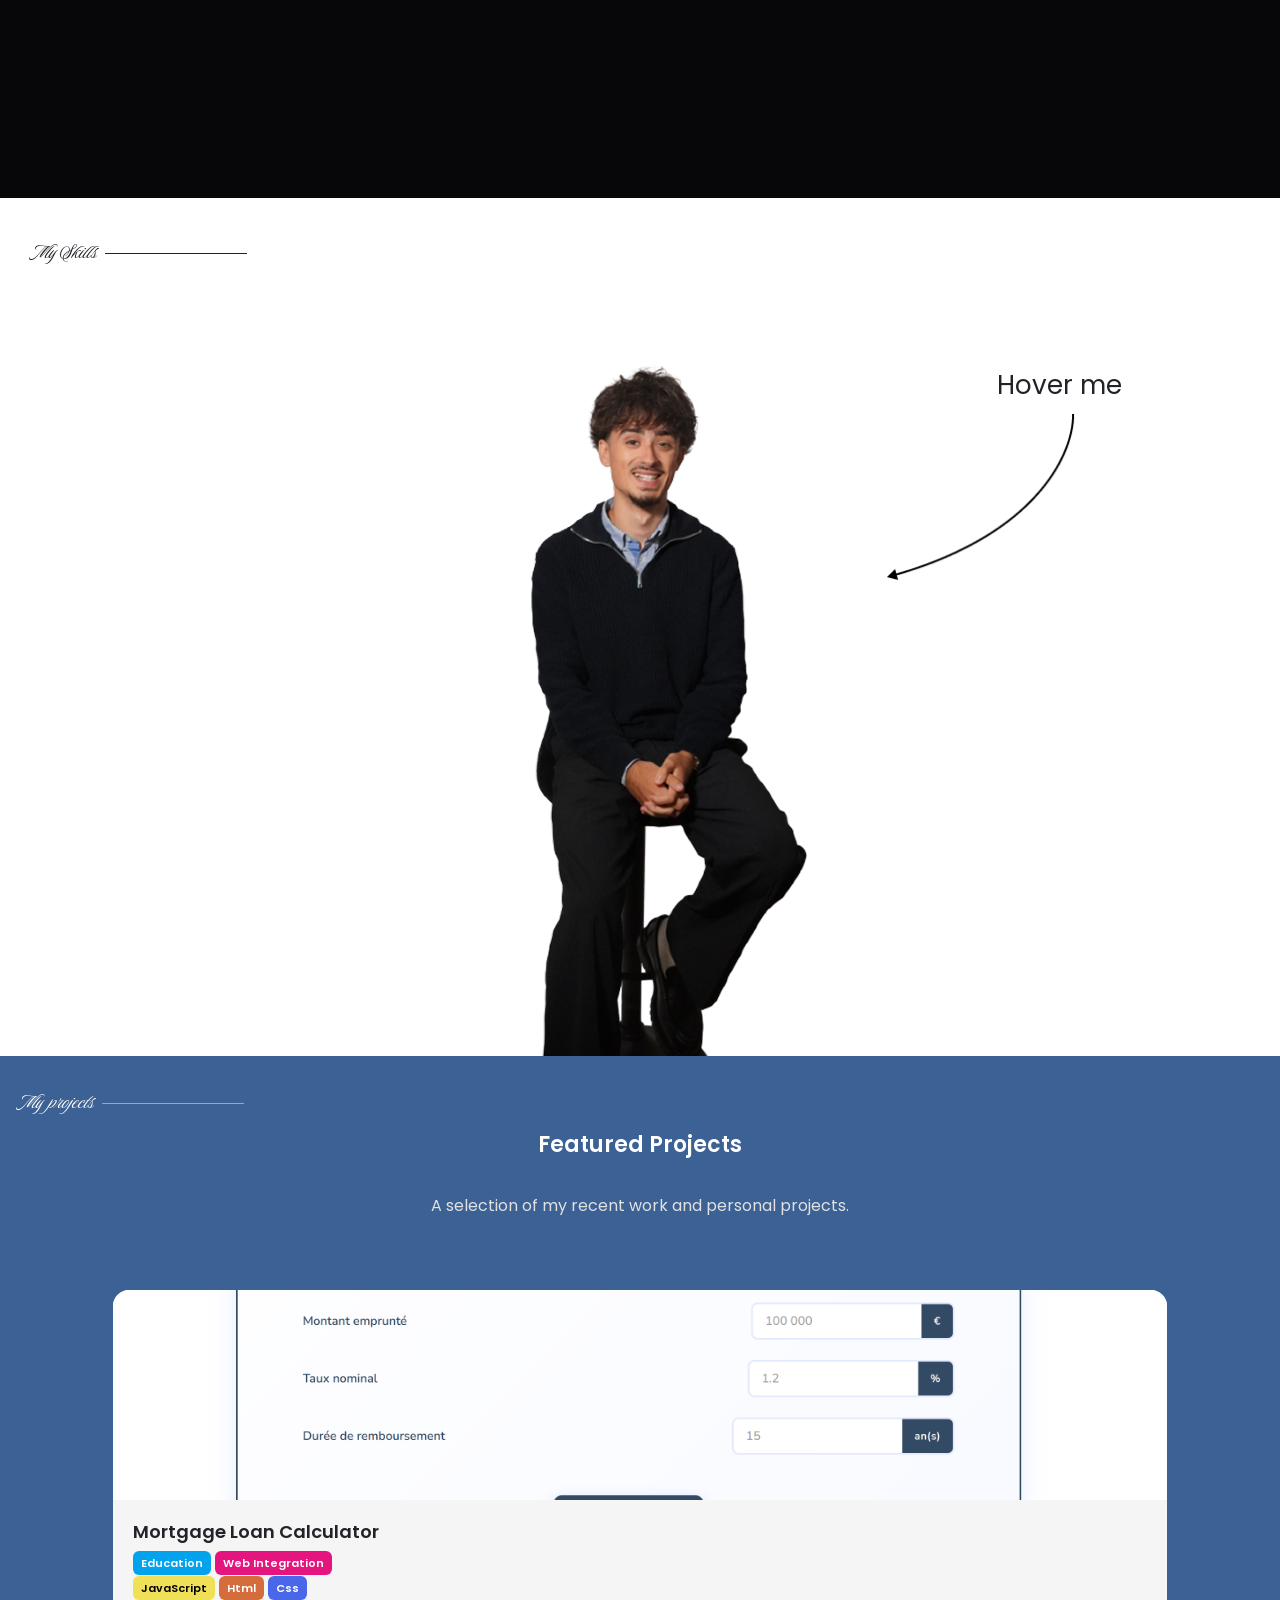
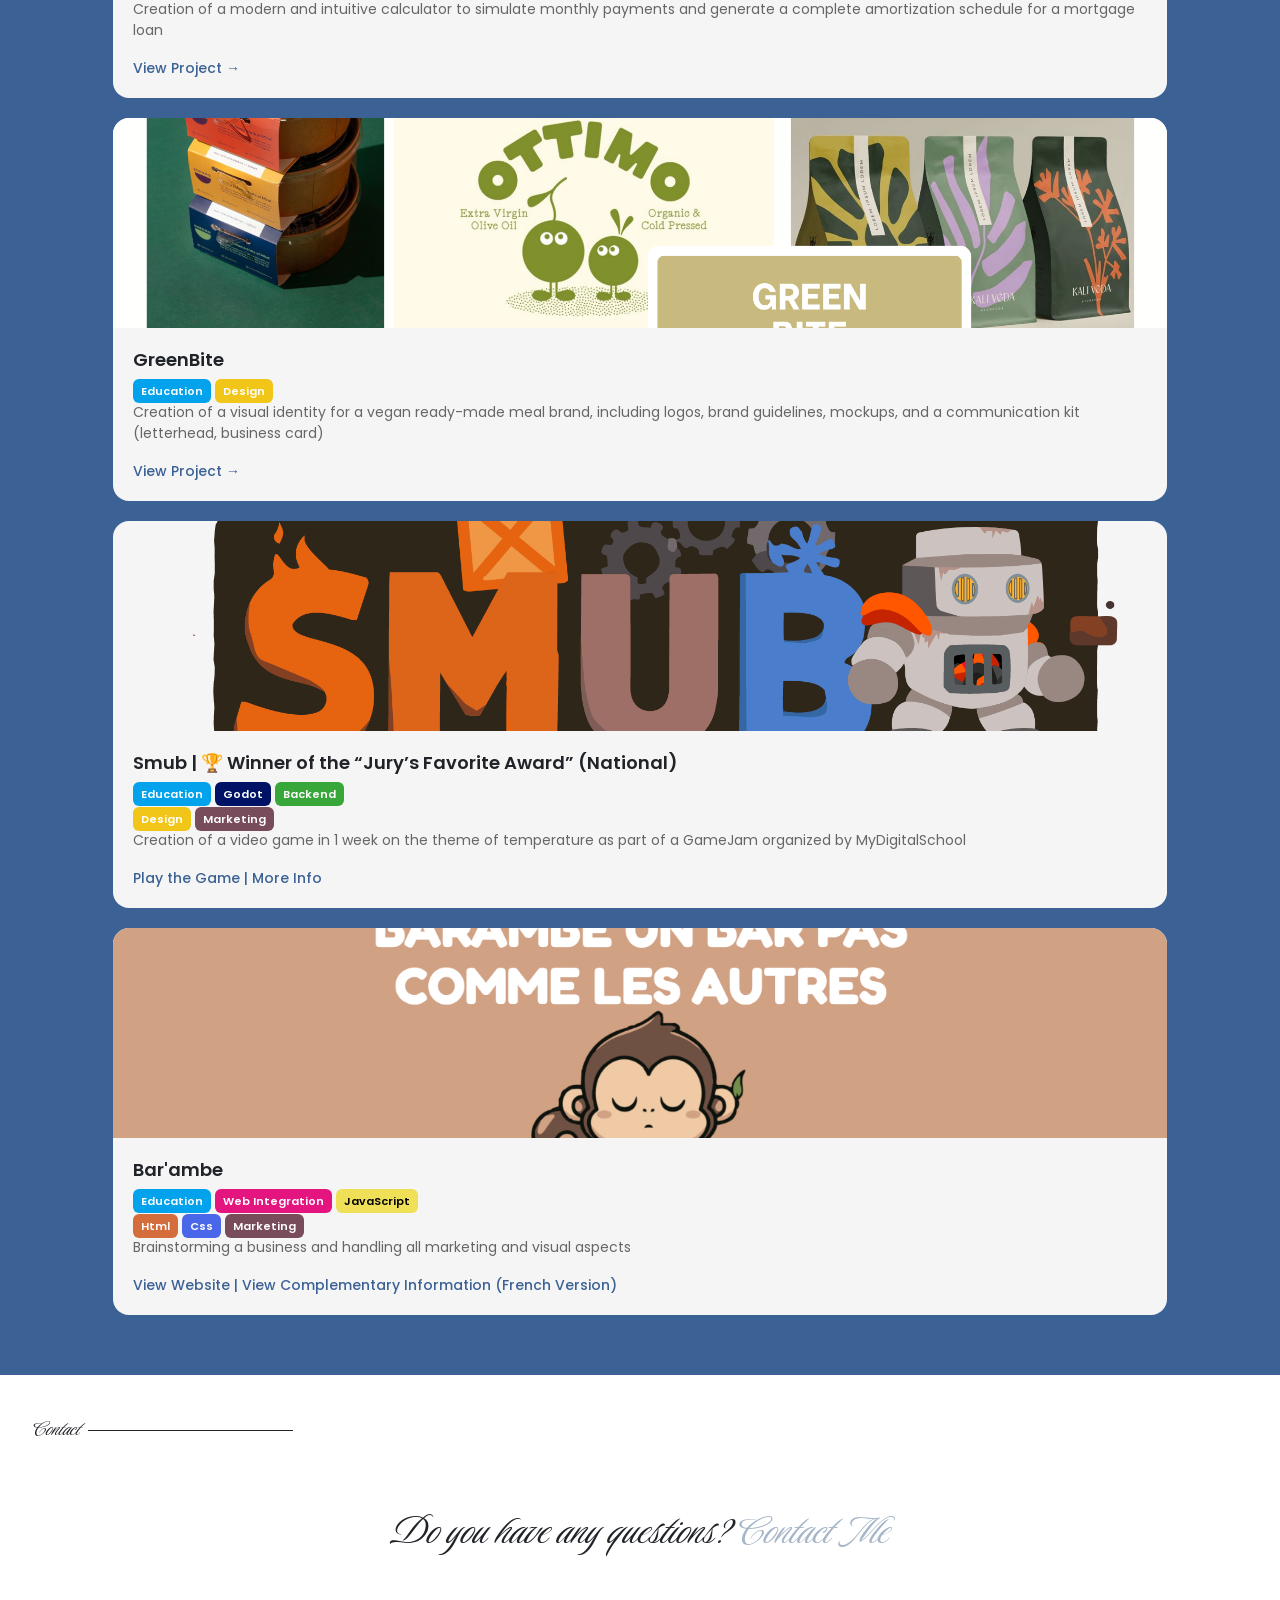
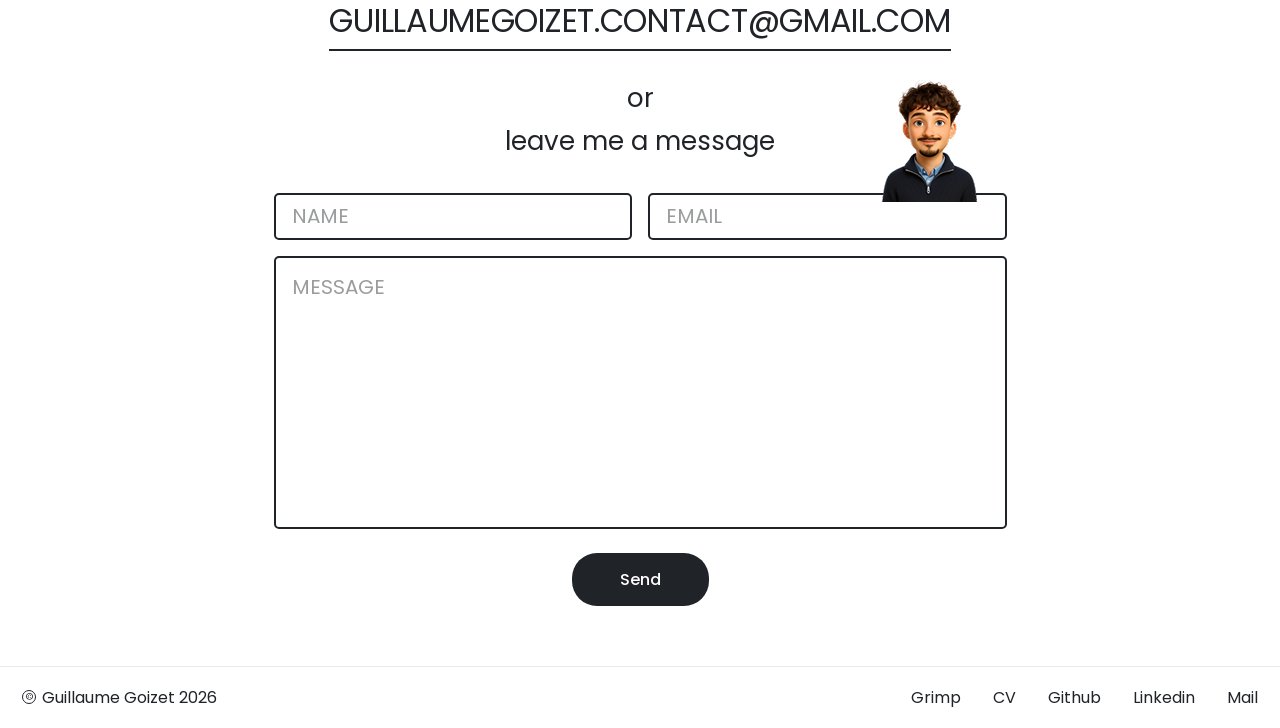
==== commit c460c785: "UPDATE Responsive" ====
--- a/english.html
+++ b/english.html
@@ -29,12 +29,12 @@
       <path d="M1 1L5 5L9 1" stroke="#202328" stroke-width="1.5" stroke-linecap="round" stroke-linejoin="round"/>
     </svg>
   </button>-->
-      <div class="languages">
-        <a href="index.html" class="fr">FR</a>
-        <p>|</p>
-        <a href="english.html" class="en">EN</a>
-      </div>
     </header>
+    <div class="languages">
+      <a href="index.html" class="fr">FR</a>
+      <p>|</p>
+      <a href="english.html" class="en">EN</a>
+    </div>
 
     <!-- HERO -->
     <section class="hero" id="accueil">
--- a/assets/styles.css
+++ b/assets/styles.css
@@ -18,6 +18,7 @@
 
 html {
   scroll-behavior: smooth;
+  max-width: 1920px;
 }
 body {
   background: var(--white);
@@ -125,6 +126,7 @@
 
 .languages a {
   text-decoration: none;
+  color: var(--text);
 }
 
 .languages a:hover {
@@ -839,12 +841,26 @@
 }
 
 /* RESPONSIVE */
-/* ───────── GRAND ECRAN (>= 1024px) ───────── */
-@media (min-width: 1647px) {
+/* ───────── GRAND ECRAN (< 1920px) ───────── */
+@media (max-width: 1920px) {
   .hero-watermark {
-    font-size: 770px;
+    font-size: 670px;
     left: -20px;
     bottom: -180px;
+  }
+
+  .languages {
+    display: flex;
+    flex-direction: row;
+    position: absolute;
+    left: 1300px;
+    top: 35px;
+    z-index: 300;
+    gap: 2px;
+    font-family: "Poppins", sans-serif;
+    font-size: 16px;
+    font-weight: 400;
+    color: var(--text);
   }
 
   .photo-card {
@@ -862,23 +878,22 @@
   }
 
   .photo-center {
-    left: 787px;
+    left: 637px;
     top: 127px;
     width: 366px;
     height: 650px;
-    box-shadow: 0 0 8px 2px rgba(0, 0, 0, 0.25);
     z-index: 2;
     /* animation: float 4s ease-in-out infinite; */
   }
   .photo-right {
-    left: 1177px;
+    left: 1027px;
     top: 189px;
     width: 296px;
     height: 525px;
     z-index: 1;
   }
   .photo-left {
-    left: 467px;
+    left: 317px;
     top: 189px;
     width: 296px;
     height: 525px;
@@ -895,12 +910,12 @@
     line-height: 1;
   }
   .name-guillaume {
-    left: 548px;
+    left: 398px;
     top: 172px;
     transform: rotate(8deg);
   }
   .name-goizet {
-    left: 1279px;
+    left: 1129px;
     top: 172px;
     transform: rotate(-8deg);
   }
@@ -914,19 +929,19 @@
 }
 /* ── LAPTOP (< 1400px) ────────────────────────────────────── */
 @media (max-width: 1400px) {
-.languages {
-  display: flex;
-  flex-direction: row;
-  position: absolute;
-  left: 1000px;
-  top: 35px;
-  z-index: 300;
-  gap: 2px;
-  font-family: "Poppins", sans-serif;
-  font-size: 16px;
-  font-weight: 400;
-  color: var(--text);
-}
+  .languages {
+    display: flex;
+    flex-direction: row;
+    position: absolute;
+    left: 1000px;
+    top: 35px;
+    z-index: 300;
+    gap: 2px;
+    font-family: "Poppins", sans-serif;
+    font-size: 16px;
+    font-weight: 400;
+    color: var(--text);
+  }
 
   /* HERO — recentrage relatif à la fenêtre */
   .hero-watermark {
@@ -978,7 +993,7 @@
     left: calc(100% + 16px);
   }
 
-    /* PROJECTS */
+  /* PROJECTS */
   .projects {
     padding: 32px 20px 60px;
   }
@@ -1015,8 +1030,18 @@
     font-size: 15px;
   }
 
-    .languages {
-    display: none;
+  .languages {
+    display: flex;
+    flex-direction: row;
+    position: absolute;
+    left: 700px;
+    top: 35px;
+    z-index: 300;
+    gap: 2px;
+    font-family: "Poppins", sans-serif;
+    font-size: 16px;
+    font-weight: 400;
+    color: var(--text);
   }
 
   /* HERO */
@@ -1167,8 +1192,18 @@
     height: 36px;
   }
 
-    .languages {
-    display: none;
+  .languages {
+    display: flex;
+    flex-direction: row;
+    position: absolute;
+    left: 400px;
+    top: 65px;
+    z-index: 300;
+    gap: 2px;
+    font-family: "Poppins", sans-serif;
+    font-size: 16px;
+    font-weight: 400;
+    color: var(--text);
   }
 
   /* HERO */
@@ -1311,6 +1346,12 @@
 
 /* ── PETIT MOBILE (< 480px) ───────────────────────────────── */
 @media (max-width: 480px) {
+  header {
+    top: 10px;
+    height: auto;
+    padding: 6px 8px;
+    width: calc(80% - 24px);
+  }
   /* NAVBAR */
   nav a {
     font-size: 12px;
@@ -1318,7 +1359,17 @@
   }
 
   .languages {
-    display: none;
+    display: flex;
+    flex-direction: row;
+    position: absolute;
+    left: 280px;
+    top: 65px;
+    z-index: 300;
+    gap: 2px;
+    font-family: "Poppins", sans-serif;
+    font-size: 16px;
+    font-weight: 400;
+    color: var(--text);
   }
   /* HERO */
   .hero-watermark {
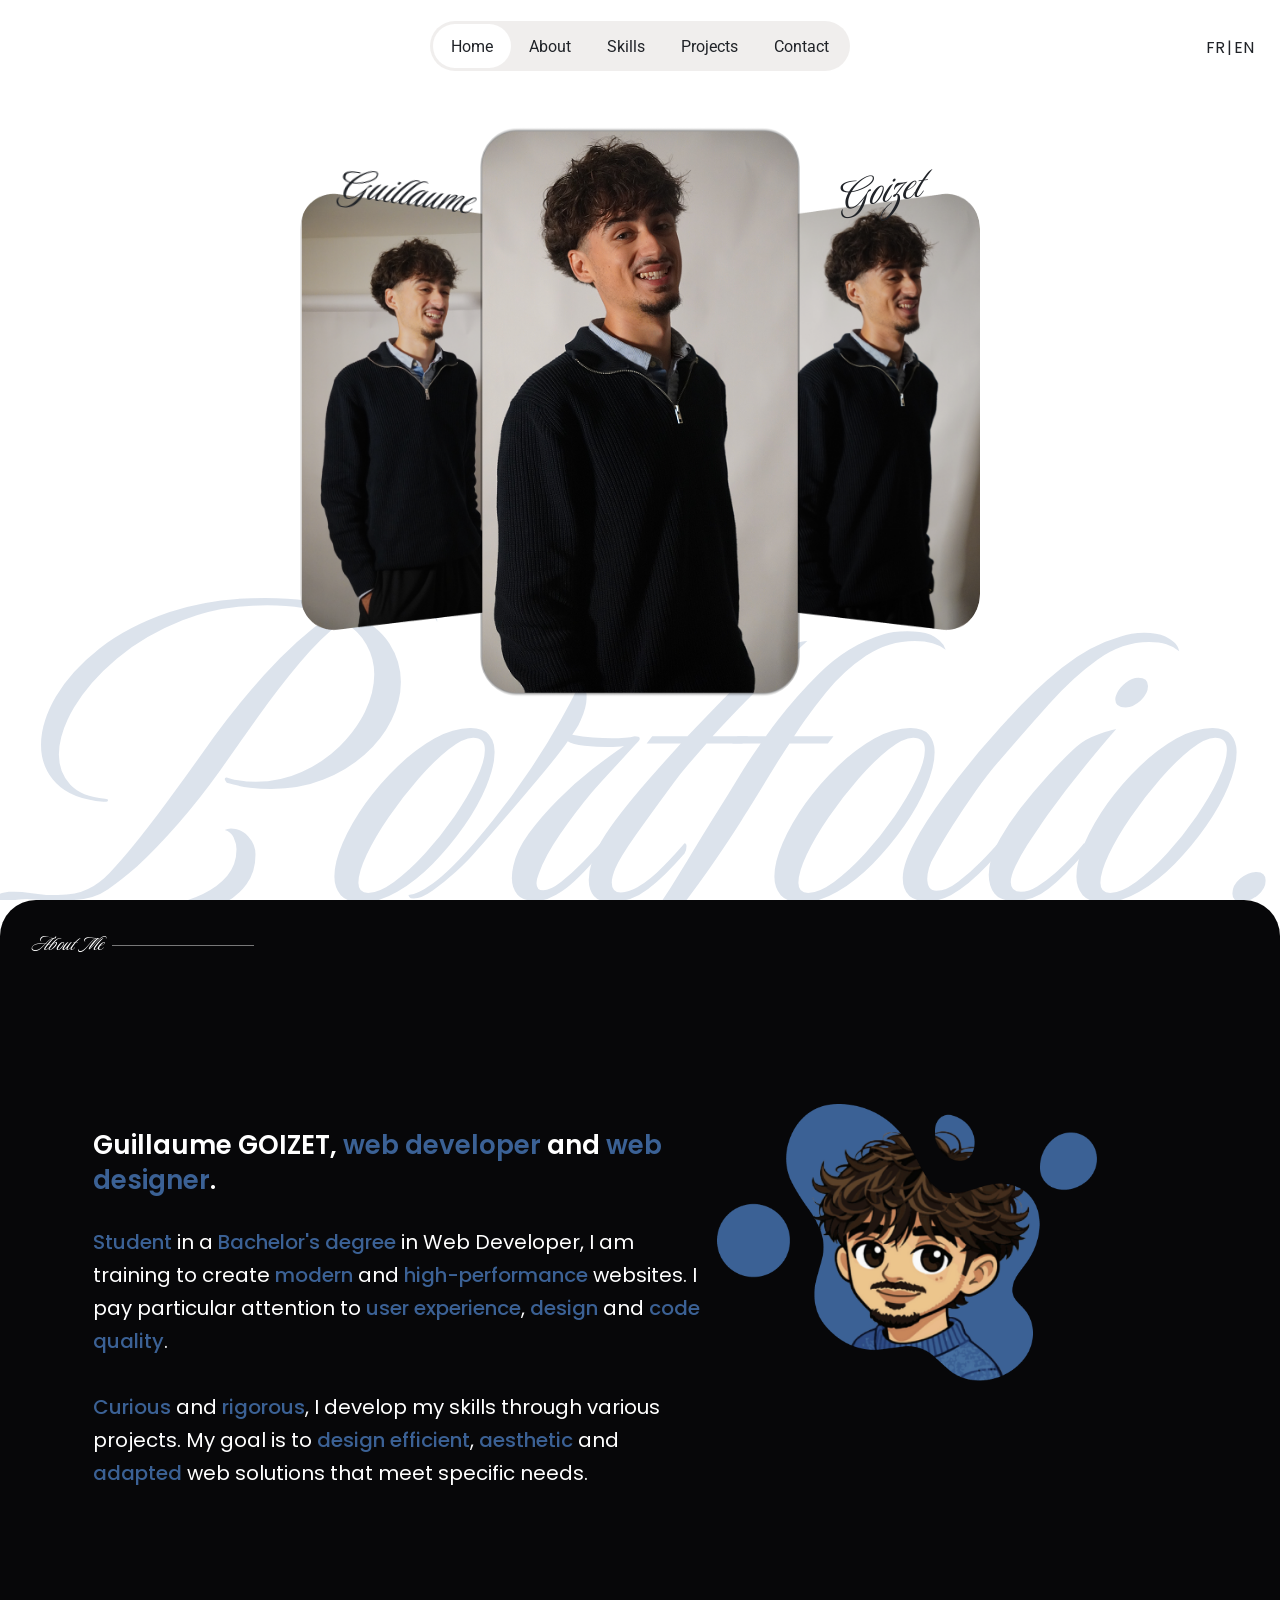
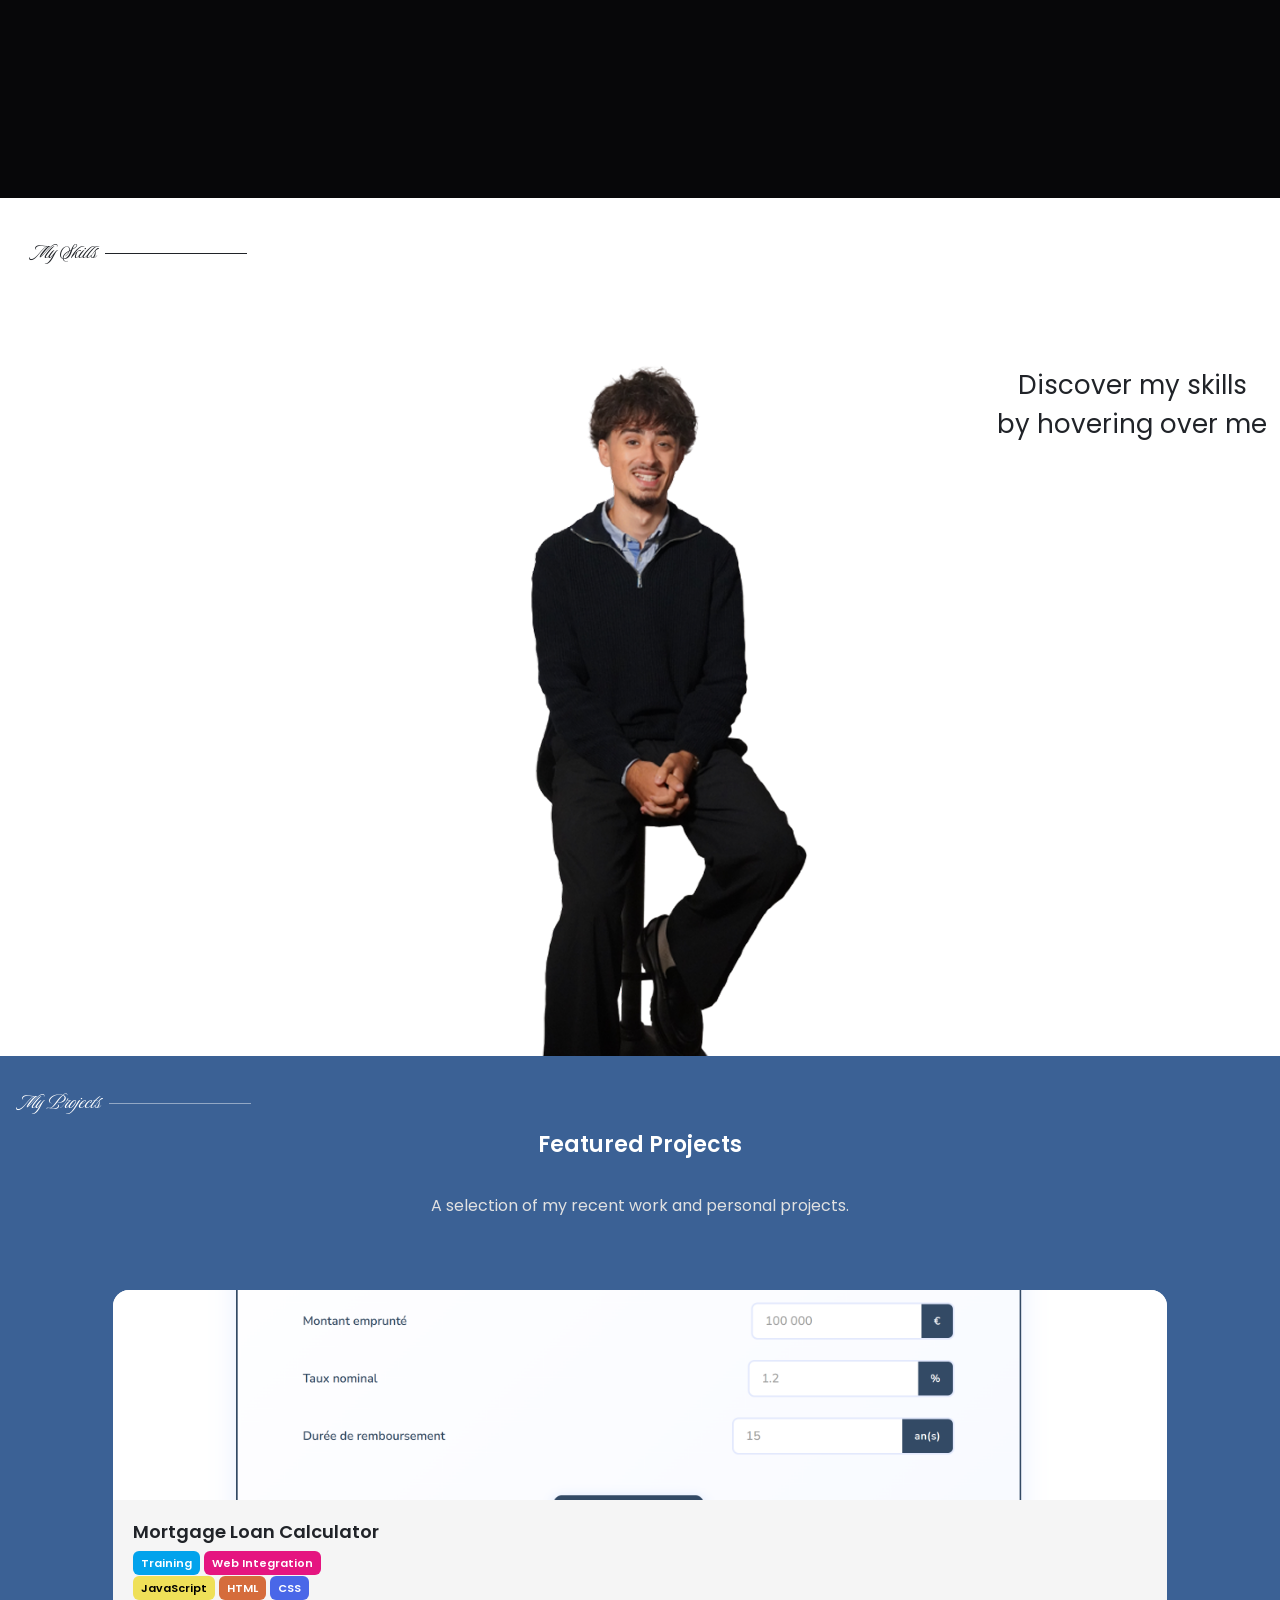
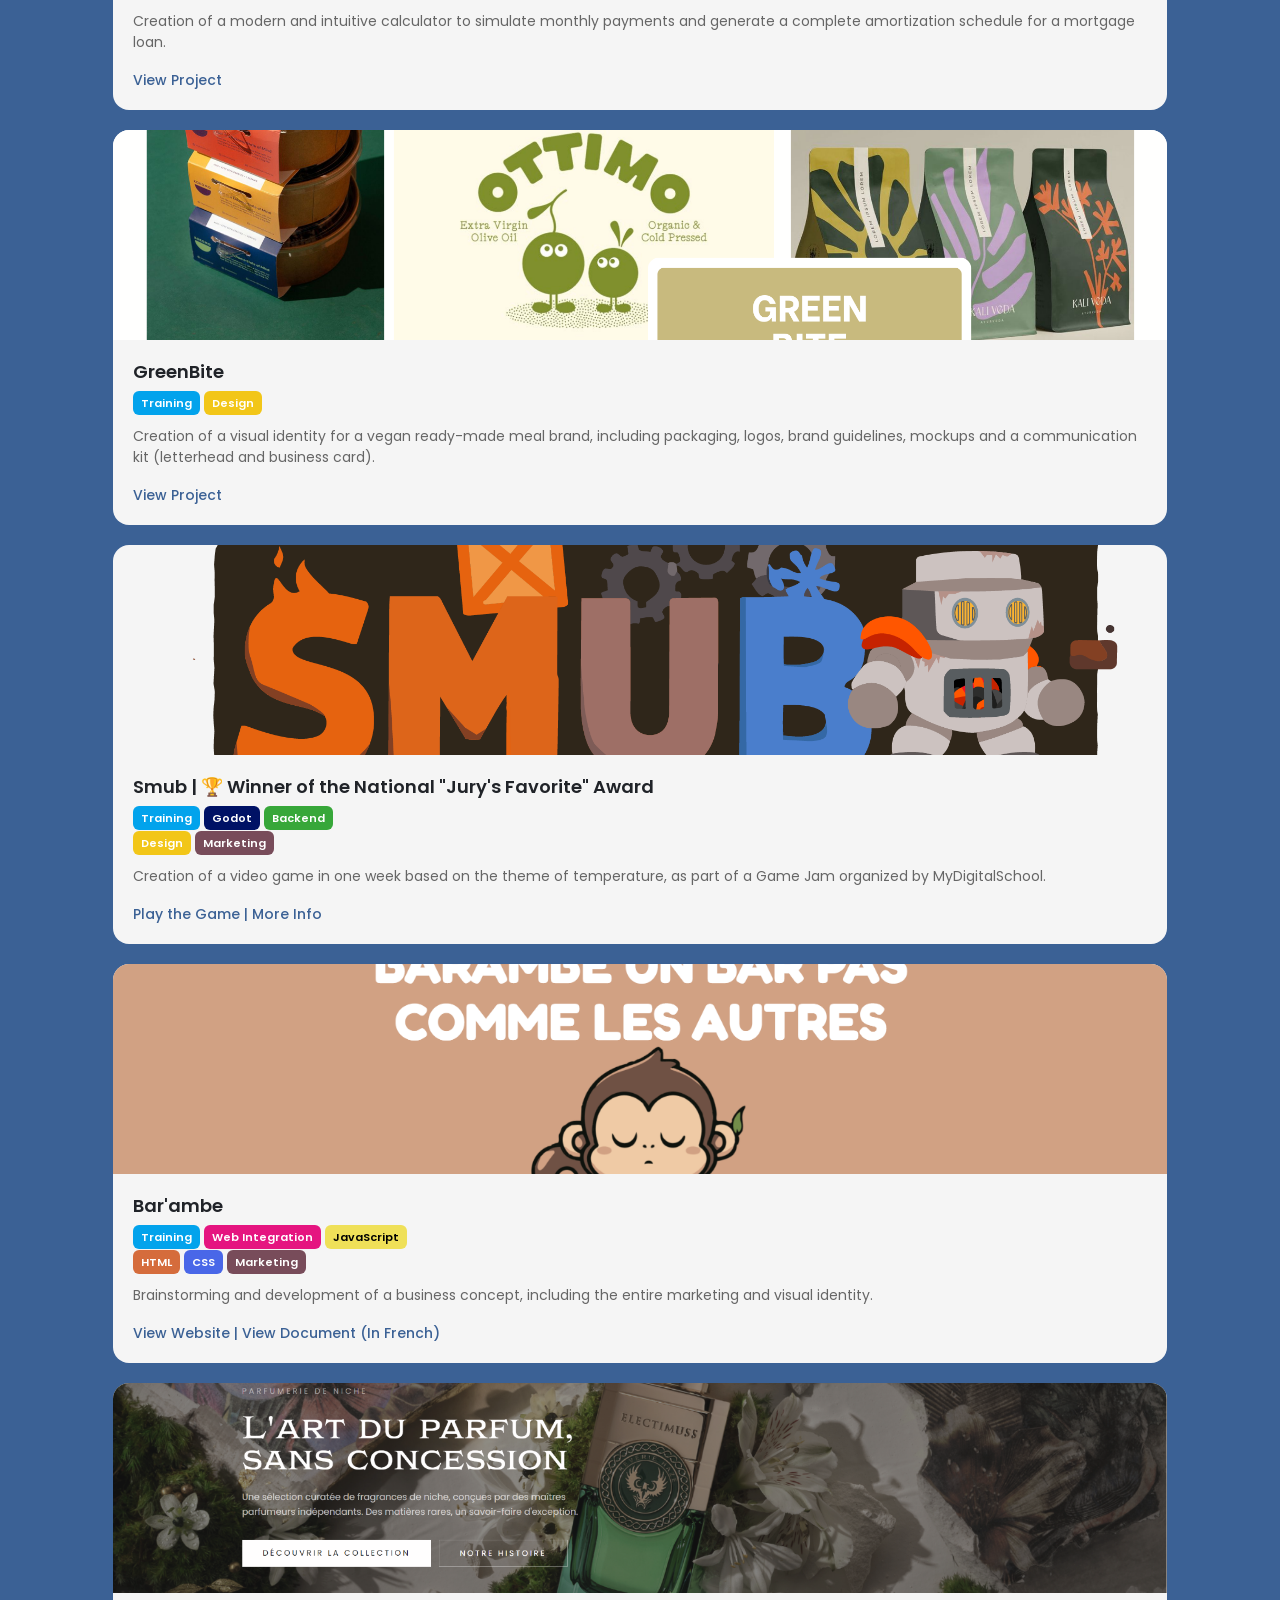
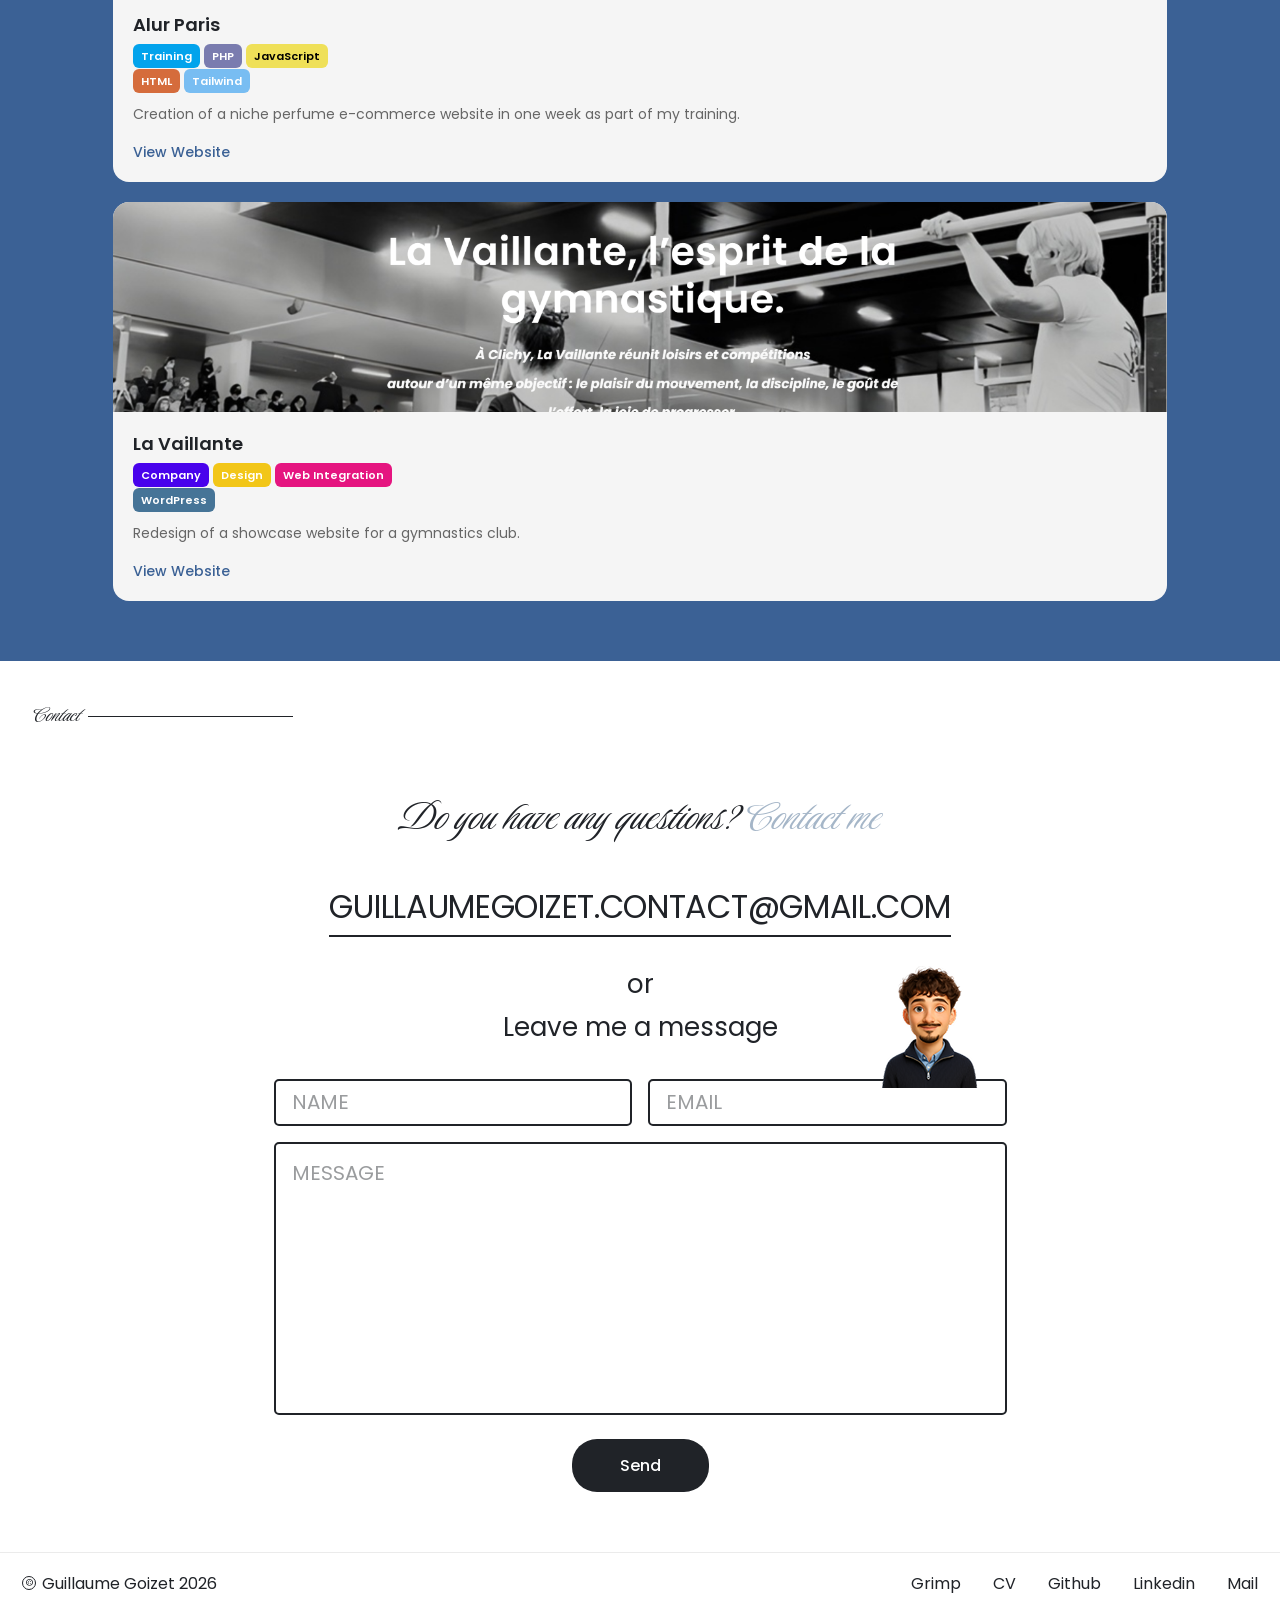
==== commit b8373403: "Reglages responsive + Ajout des pages mentions légales et politique de confidentialité" ====
--- a/english.html
+++ b/english.html
@@ -1,5 +1,5 @@
 <!doctype html>
-<html lang="fr">
+<html lang="en">
   <head>
     <meta charset="UTF-8" />
     <meta name="viewport" content="width=device-width, initial-scale=1.0" />
@@ -11,11 +11,19 @@
       rel="stylesheet"
     />
   </head>
+
   <body>
     <!-- SCROLL TO TOP -->
     <button id="scrollTopBtn">↑</button>
+
     <!-- NAVBAR -->
     <header>
+      <button class="burger" aria-label="Open menu" aria-expanded="false">
+        <span></span>
+        <span></span>
+        <span></span>
+      </button>
+
       <nav>
         <a href="#accueil" class="active">Home</a>
         <a href="#apropos">About</a>
@@ -23,13 +31,8 @@
         <a href="#realisations">Projects</a>
         <a href="#contact">Contact</a>
       </nav>
-      <!--<button class="lang-btn" aria-label="Langue">
-    <span class="lang-flag">🇫🇷</span>
-    <svg class="lang-caret" viewBox="0 0 10 6" fill="none">
-      <path d="M1 1L5 5L9 1" stroke="#202328" stroke-width="1.5" stroke-linecap="round" stroke-linejoin="round"/>
-    </svg>
-  </button>-->
     </header>
+
     <div class="languages">
       <a href="index.html" class="fr">FR</a>
       <p>|</p>
@@ -43,9 +46,11 @@
       <div class="photo-card photo-left">
         <img src="/img/Hero/Picture_Left.png" alt="Guillaume Goizet" />
       </div>
+
       <div class="photo-card photo-center">
         <img src="/img/Hero/Picture_Center.png" alt="Guillaume Goizet" />
       </div>
+
       <div class="photo-card photo-right">
         <img src="/img/Hero/Picture_Right.png" alt="Guillaume" />
       </div>
@@ -54,38 +59,43 @@
       <span class="name-tag name-goizet">Goizet</span>
     </section>
 
-    <!-- À PROPOS -->
+    <!-- ABOUT -->
     <section class="about" id="apropos">
       <div class="fade-up">
-        <span class="section-label section-label-white">About</span>
+        <span class="section-label section-label-white">About Me</span>
         <span class="section-line section-line-white"></span>
       </div>
 
       <div class="about-body-wrap fade-up">
         <div class="about-text">
           <p class="about-title">
-            Guillaume GOIZET, <span class="hl">web developer</span> and
+            Guillaume GOIZET,
+            <span class="hl">web developer</span> and
             <span class="hl">web designer</span>.
           </p>
+
           <div class="about-desc">
             <p>
-              <span class="hl">Bachelor’s student</span> in Web and Multimedia,
-              I am training in the creation of
-              <span class="hl">modern</span> and
-              <span class="hl">high-performance websites</span>. I pay
+              <span class="hl">Student</span> in a
+              <span class="hl">Bachelor's degree</span> in Web Developer, I
+              am training to create <span class="hl">modern</span> and
+              <span class="hl">high-performance</span> websites. I pay
               particular attention to <span class="hl">user experience</span>,
-              <span class="hl">design</span> and code
-              <span class="hl">quality</span>.
+              <span class="hl">design</span> and
+              <span class="hl">code quality</span>.
             </p>
+
             <br />
+
             <p>
               <span class="hl">Curious</span> and
-              <span class="hl">detail-oriented</span> I develop my skills
-              through various projects. My goal is to
-              <span class="hl">design</span> web solutions that are
+              <span class="hl">rigorous</span>, I develop my skills through
+              various projects. My goal is to
+              <span class="hl">design</span>
               <span class="hl">efficient</span>,
-              <span class="hl">visually appealing</span> et
-              <span class="hl">tailored</span> to users’ needs.
+              <span class="hl">aesthetic</span> and
+              <span class="hl">adapted</span> web solutions that meet specific
+              needs.
             </p>
           </div>
         </div>
@@ -97,42 +107,16 @@
             alt=""
             aria-hidden="true"
           />
-          <!-- <div class="avatar-photo"> 
-        <img src="/img/About/Avatar.png"
-             alt="Avatar Guillaume">
-      </div>-->
         </div>
       </div>
     </section>
 
-    <!-- COMPÉTENCES -->
+    <!-- SKILLS -->
     <section class="skills" id="competences">
       <div class="fade-up">
         <span class="section-label section-label-dark">My Skills</span>
         <span class="section-line section-line-dark"></span>
       </div>
-
-      <!--<div class="skills-inner">
-        <div class="skills-left fade-up">
-          <div class="skills-grid">
-            <div class="skill-card">
-              <h3>Frontend</h3>
-              <p>HTML, CSS, JavaScript, React, Vue.js, Tailwind CSS</p>
-            </div>
-            <div class="skill-card">
-              <h3>Backend</h3>
-              <p>Node.js, Express, Python, REST API, GraphQL</p>
-            </div>
-            <div class="skill-card">
-              <h3>Base de données</h3>
-              <p>MongoDB, PostgreSQL, MySQL, Firebase</p>
-            </div>
-            <div class="skill-card">
-              <h3>Outils</h3>
-              <p>Git, Docker, Figma, VS Code, Linux</p>
-            </div>
-          </div>
-        </div>-->
 
       <div class="skills-photo-wrap fade-up">
         <img
@@ -140,143 +124,246 @@
           src="/img/Skills/Me.png"
           alt="Guillaume Goizet"
         />
+
         <img
           class="hover-photo"
           src="/img/Skills/MeHover.png"
           alt="Guillaume Goizet"
         />
+
         <div class="hover-hint">
-          <p>Hover me</p>
+          <p>Discover my skills <br />by hovering over me</p>
           <img src="/img/Skills/arrow.png" alt="" aria-hidden="true" />
         </div>
       </div>
     </section>
 
-    <!-- RÉALISATIONS -->
+    <!-- PROJECTS -->
     <section class="projects" id="realisations">
       <div class="fade-up">
-        <span class="section-label section-label-white">My projects</span>
+        <span class="section-label section-label-white">My Projects</span>
         <span class="section-line section-line-white"></span>
       </div>
+
       <p class="projects-sub-one fade-up">Featured Projects</p>
+
       <p class="projects-sub-two fade-up">
         A selection of my recent work and personal projects.
       </p>
 
       <div class="projects-grid fade-up">
+        <!-- PROJECT 1 -->
         <div class="project-card">
           <img
             class="thumb"
             src="/img/Projects/calculator_screenshot.png"
             alt="Mortgage loan calculator"
           />
+
           <div class="project-info">
             <h3>Mortgage Loan Calculator</h3>
-            <span class="filters formation">Education</span>
-            <span class="filters integration">Web Integration</span><br />
-            <span class="filters javascript">JavaScript</span>
-            <span class="filters html">Html</span>
-            <span class="filters css">Css</span>
+
+            <div class="project-filters">
+              <span class="filters formation">Training</span>
+              <span class="filters integration">Web Integration</span><br />
+              <span class="filters javascript">JavaScript</span>
+              <span class="filters html">HTML</span>
+              <span class="filters css">CSS</span>
+            </div>
+
             <p>
               Creation of a modern and intuitive calculator to simulate monthly
               payments and generate a complete amortization schedule for a
-              mortgage loan
+              mortgage loan.
             </p>
+
             <a
               href="https://github.com/GuillaumeGOIZET/Calculator"
               class="project-link"
               target="_blank"
-              >View Project →</a
-            >
-          </div>
-        </div>
+            >
+              View Project
+            </a>
+          </div>
+        </div>
+
+        <!-- PROJECT 2 -->
         <div class="project-card">
           <img
             class="thumb"
             src="/img/Projects/Moodboard_GreenBite.png"
             alt="GreenBite"
           />
+
           <div class="project-info">
             <h3>GreenBite</h3>
-            <span class="filters formation">Education</span>
-            <span class="filters design">Design</span>
+
+            <div class="project-filters">
+              <span class="filters formation">Training</span>
+              <span class="filters design">Design</span>
+            </div>
+
             <p>
               Creation of a visual identity for a vegan ready-made meal brand,
-              including logos, brand guidelines, mockups, and a communication
-              kit (letterhead, business card)
+              including packaging, logos, brand guidelines, mockups and a
+              communication kit (letterhead and business card).
             </p>
+
             <a
               href="/BrandGuideline_GreenBite.pdf"
               class="project-link"
               target="_blank"
-              >View Project →</a
-            >
-          </div>
-        </div>
+            >
+              View Project
+            </a>
+          </div>
+        </div>
+
+        <!-- PROJECT 3 -->
         <div class="project-card">
           <img
             class="thumb"
             src="/img/Projects/logo-smub.png"
             alt="Smub | GameJam"
           />
+
           <div class="project-info">
-            <h3>Smub | 🏆 Winner of the “Jury’s Favorite Award” (National)</h3>
-            <span class="filters formation">Education</span>
-            <span class="filters godot">Godot</span>
-            <span class="filters backend">Backend</span><br />
-            <span class="filters design">Design</span>
-            <span class="filters marketing">Marketing</span>
+            <h3>Smub | 🏆 Winner of the National "Jury's Favorite" Award</h3>
+
+            <div class="project-filters">
+              <span class="filters formation">Training</span>
+              <span class="filters godot">Godot</span>
+              <span class="filters backend">Backend</span><br />
+              <span class="filters design">Design</span>
+              <span class="filters marketing">Marketing</span>
+            </div>
+
             <p>
-              Creation of a video game in 1 week on the theme of temperature as
-              part of a GameJam organized by MyDigitalSchool
+              Creation of a video game in one week based on the theme of
+              temperature, as part of a Game Jam organized by MyDigitalSchool.
             </p>
+
             <a
               href="https://smuub.itch.io/smub"
               target="_blank"
               class="project-link"
-              >Play the Game</a
-            >
+            >
+              Play the Game
+            </a>
+
             <a
               href="https://www.linkedin.com/feed/update/urn:li:activity:7431675680519602176/"
               target="_blank"
               class="project-link"
-              >| More Info</a
-            >
-          </div>
-        </div>
+            >
+              | More Info
+            </a>
+          </div>
+        </div>
+
+        <!-- PROJECT 4 -->
         <div class="project-card">
           <img class="thumb" src="/img/Projects/barambe.png" alt="Bar'ambe" />
+
           <div class="project-info">
             <h3>Bar'ambe</h3>
-            <span class="filters formation">Education</span>
-            <span class="filters integration">Web Integration</span>
-            <span class="filters javascript">JavaScript</span><br />
-            <span class="filters html">Html</span>
-            <span class="filters css">Css</span>
-            <span class="filters marketing">Marketing</span>
+
+            <div class="project-filters">
+              <span class="filters formation">Training</span>
+              <span class="filters integration">Web Integration</span>
+              <span class="filters javascript">JavaScript</span><br />
+              <span class="filters html">HTML</span>
+              <span class="filters css">CSS</span>
+              <span class="filters marketing">Marketing</span>
+            </div>
+
             <p>
-              Brainstorming a business and handling all marketing and visual
-              aspects
+              Brainstorming and development of a business concept, including the
+              entire marketing and visual identity.
             </p>
+
             <a
               href="https://barambe.netlify.app/"
               class="project-link"
               target="_blank"
-              >View Website</a
-            >
+            >
+              View Website
+            </a>
+
             <a
               href="/Dossier Créative Lab - Barambe 1.pdf"
               class="project-link"
               target="_blank"
-              >| View Complementary Information (French Version)</a
-            >
-          </div>
-        </div>
-      </div>
-
-      <!--<div class="projects-more fade-up">
-    <a href="#">Swipe to explore more projects</a>
-  </div>-->
+            >
+              | View Document (In French)
+            </a>
+          </div>
+        </div>
+
+        <!-- PROJECT 5 -->
+        <div class="project-card">
+          <img
+            class="thumb"
+            src="/img/Projects/alur-paris.png"
+            alt="Alur Paris"
+          />
+
+          <div class="project-info">
+            <h3>Alur Paris</h3>
+
+            <div class="project-filters">
+              <span class="filters formation">Training</span>
+              <span class="filters php">PHP</span>
+              <span class="filters javascript">JavaScript</span><br />
+              <span class="filters html">HTML</span>
+              <span class="filters tailwind">Tailwind</span>
+            </div>
+
+            <p>
+              Creation of a niche perfume e-commerce website in one week as part
+              of my training.
+            </p>
+
+            <a
+              href="https://alur-paris.guillaume-goizet.mds-angers.yt/"
+              target="_blank"
+              class="project-link"
+            >
+              View Website
+            </a>
+          </div>
+        </div>
+
+        <!-- PROJECT 6 -->
+        <div class="project-card">
+          <img
+            class="thumb"
+            src="/img/Projects/la-vaillante.png"
+            alt="La Vaillante"
+          />
+
+          <div class="project-info">
+            <h3>La Vaillante</h3>
+
+            <div class="project-filters">
+              <span class="filters entreprise">Company</span>
+              <span class="filters design">Design</span>
+              <span class="filters integration">Web Integration</span><br />
+              <span class="filters wordpress">WordPress</span>
+            </div>
+
+            <p>Redesign of a showcase website for a gymnastics club.</p>
+
+            <a
+              href="https://www.lavaillante.com/"
+              target="_blank"
+              class="project-link"
+            >
+              View Website
+            </a>
+          </div>
+        </div>
+      </div>
     </section>
 
     <!-- CONTACT -->
@@ -298,7 +385,7 @@
 
       <div class="contact-heading fade-up">
         <span class="main">Do you have any questions? </span>
-        <span class="accent">Contact Me</span>
+        <span class="accent">Contact me</span>
       </div>
 
       <div class="contact-email fade-up">
@@ -306,12 +393,14 @@
           <a href="mailto:guillaumegoizet.contact@gmail.com">
             GUILLAUMEGOIZET.CONTACT@GMAIL.COM
           </a>
+
           <div class="email-line"></div>
         </div>
       </div>
 
       <p class="contact-or fade-up">or</p>
-      <p class="contact-sub fade-up">leave me a message</p>
+
+      <p class="contact-sub fade-up">Leave me a message</p>
 
       <form
         class="contact-form fade-up"
@@ -328,6 +417,7 @@
               autocomplete="name"
             />
           </div>
+
           <div class="form-field">
             <input
               type="email"
@@ -337,9 +427,11 @@
             />
           </div>
         </div>
+
         <div class="form-field">
           <textarea placeholder="MESSAGE" name="message"></textarea>
         </div>
+
         <button type="submit" class="btn-send">Send</button>
       </form>
     </section>
@@ -350,26 +442,36 @@
         <i class="copy-sym">©</i>
         Guillaume Goizet 2026
       </div>
+
       <div class="footer-links">
         <a
           href="https://eduservices.grimp.io/share?profile=kCNetyWnjxm8"
           target="_blank"
           rel="noopener"
-          >Grimp</a
         >
-        <a href="/CV_GuillaumeGoizet.pdf" target="_blank" rel="noopener">CV</a>
+          Grimp
+        </a>
+
+        <a href="/CV_GuillaumeGoizet.pdf" target="_blank" rel="noopener">
+          CV
+        </a>
+
         <a
           href="https://github.com/GuillaumeGOIZET"
           target="_blank"
           rel="noopener"
-          >Github</a
         >
+          Github
+        </a>
+
         <a
           href="https://www.linkedin.com/in/guillaume-goizet-2b29b0298/"
           target="_blank"
           rel="noopener"
-          >Linkedin</a
         >
+          Linkedin
+        </a>
+
         <a href="mailto:guillaumegoizet.contact@gmail.com">Mail</a>
       </div>
     </footer>
@@ -384,18 +486,22 @@
         },
         { threshold: 0.12 },
       );
+
       document.querySelectorAll(".fade-up").forEach((el) => obs.observe(el));
 
       // Active nav link
       const sections = document.querySelectorAll("section[id]");
       const links = document.querySelectorAll("nav a");
+
       window.addEventListener(
         "scroll",
         () => {
           let cur = "";
+
           sections.forEach((s) => {
             if (scrollY >= s.offsetTop - 120) cur = s.id;
           });
+
           links.forEach((a) => {
             a.classList.toggle("active", a.getAttribute("href") === "#" + cur);
           });
@@ -406,11 +512,12 @@
       // Form submit
       async function handleSubmit(e) {
         e.preventDefault();
+
         const btn = e.target.querySelector(".btn-send");
         const form = e.target;
         const data = new FormData(form);
 
-        btn.textContent = "Envoi en cours...";
+        btn.textContent = "Sending...";
         btn.disabled = true;
 
         try {
@@ -421,41 +528,47 @@
           });
 
           if (res.ok) {
-            btn.textContent = "Envoyé ✓";
+            btn.textContent = "Sent ✓";
             btn.style.background = "#3b6195";
             form.reset();
           } else {
-            btn.textContent = "Erreur, réessaie";
+            btn.textContent = "Error, try again";
             btn.style.background = "#c0392b";
           }
         } catch {
-          btn.textContent = "Erreur réseau";
+          btn.textContent = "Network error";
           btn.style.background = "#c0392b";
         } finally {
           btn.disabled = false;
+
           setTimeout(() => {
-            btn.textContent = "Envoyer";
+            btn.textContent = "Send";
             btn.style.background = "";
           }, 4000);
         }
       }
 
-      // ── PARALLAX WATERMARK ──────────────────────────
-      const watermark = document.querySelector(".hero");
+      // Watermark parallax
+      const watermark = document.querySelector(".hero-watermark");
 
       function updateParallax() {
-        // Le watermark monte 2x moins vite que le scroll → effet de profondeur
         const offset = window.scrollY * 0.45;
-        watermark.style.transform = `translateY(-${offset}px)`;
+
+        if (watermark) {
+          watermark.style.transform = `translateY(-${offset}px)`;
+        }
       }
 
-      window.addEventListener("scroll", updateParallax, { passive: true });
+      window.addEventListener("scroll", updateParallax, {
+        passive: true,
+      });
+
       updateParallax();
 
       // ── SCROLL TO TOP ──────────────────────────
       const btn = document.getElementById("scrollTopBtn");
 
-      // Afficher le bouton après scroll
+      // Show button after scrolling
       window.addEventListener("scroll", () => {
         if (window.scrollY > 300) {
           btn.classList.add("show");
@@ -464,7 +577,7 @@
         }
       });
 
-      // Scroll smooth vers le haut
+      // Smooth scroll to top
       btn.addEventListener("click", () => {
         window.scrollTo({
           top: 0,
@@ -472,5 +585,36 @@
         });
       });
     </script>
+
+    <script>
+      // Burger menu
+      const burger = document.querySelector(".burger");
+      const header = document.querySelector("header");
+      const menuLinks = document.querySelectorAll("header nav a");
+
+      if (burger && header) {
+        burger.addEventListener("click", () => {
+          const isOpen = header.classList.toggle("menu-open");
+
+          burger.setAttribute("aria-expanded", isOpen ? "true" : "false");
+
+          burger.setAttribute(
+            "aria-label",
+            isOpen ? "Close menu" : "Open menu",
+          );
+        });
+
+        // Close menu when clicking a link
+        menuLinks.forEach((link) => {
+          link.addEventListener("click", () => {
+            header.classList.remove("menu-open");
+
+            burger.setAttribute("aria-expanded", "false");
+
+            burger.setAttribute("aria-label", "Open menu");
+          });
+        });
+      }
+    </script>
   </body>
 </html>
--- a/assets/styles.css
+++ b/assets/styles.css
@@ -194,12 +194,17 @@
 .hero-watermark {
   position: absolute; /* ← redevient absolute dans le hero */
   bottom: -170px; /* ← déborde sous le hero */
-  left: -40px;
+  left: 0 !important;
+  right: auto !important;
+  width: 100% !important;
+  max-width: none !important;
   font-family: "Luxurious Script", cursive;
   font-size: 670px;
   color: var(--blue);
   opacity: 0.18;
+  text-align: center;
   white-space: nowrap;
+  box-sizing: border-box;
   line-height: 1;
   pointer-events: none;
   user-select: none;
@@ -506,6 +511,7 @@
   font-size: 26px;
   color: var(--text);
   white-space: nowrap;
+  text-align: center;
 }
 .hover-hint img {
   position: absolute;
@@ -568,6 +574,9 @@
 .project-info {
   padding: 18px 20px;
 }
+.project-filters {
+  margin-bottom: 12px;
+}
 .project-info h3 {
   font-size: 18px;
   font-weight: 600;
@@ -585,6 +594,9 @@
 .formation {
   background-color: #02a3ec;
 }
+.entreprise {
+  background-color: #4802ec;
+}
 .integration {
   background-color: #e51580;
 }
@@ -598,6 +610,12 @@
 .css {
   background-color: #4967e8;
 }
+.php {
+  background-color: #7a7caf;
+}
+.tailwind {
+  background-color: #78bdf2;
+}
 .design {
   background-color: #f2c618;
 }
@@ -609,6 +627,9 @@
 }
 .marketing {
   background-color: #784c5a;
+}
+.wordpress {
+  background-color: #467497;
 }
 .project-info p {
   font-size: 14px;
@@ -841,8 +862,8 @@
 }
 
 /* RESPONSIVE */
-/* ───────── GRAND ECRAN (< 1920px) ───────── */
-@media (max-width: 1920px) {
+/* ───────── GRAND ECRAN (> 1400px) ───────── */
+@media (min-width: 1400px) {
   .hero-watermark {
     font-size: 670px;
     left: -20px;
@@ -921,7 +942,7 @@
   }
   .contact-sticker {
     position: absolute;
-    right: 620px;
+    right: 520px;
     top: 305px;
     width: 101px;
     pointer-events: none;
@@ -1421,3 +1442,942 @@
     justify-content: center;
   }
 }
+
+/* =========================================================
+   RESPONSIVE OVERRIDES
+   Conserve le design existant tout en supprimant les
+   dimensions fixes responsables des débordements.
+   ========================================================= */
+
+html {
+  width: 100%;
+  max-width: none;
+}
+
+body {
+  min-width: 0;
+  overflow-x: clip;
+}
+
+img {
+  max-width: 100%;
+}
+
+/* Langues : positionnées par rapport à la fenêtre, pas avec
+   des coordonnées fixes de 1000/1300/1450px. */
+.languages {
+  position: fixed;
+  top: 35px;
+  right: clamp(16px, 3vw, 48px);
+  left: auto;
+}
+
+/* ---------- 1200 → 769 px ---------- */
+@media (max-width: 1199px) and (min-width: 769px) {
+  header {
+    width: min(720px, calc(100vw - 32px));
+    max-width: calc(100vw - 32px);
+  }
+
+  nav {
+    width: 100%;
+    justify-content: center;
+  }
+
+  nav a {
+    padding: 0 clamp(8px, 1.2vw, 16px);
+    font-size: clamp(13px, 1.35vw, 16px);
+  }
+
+  .languages {
+    top: 34px;
+    right: 20px;
+  }
+
+  .hero {
+    height: 100svh;
+    min-height: 650px;
+  }
+
+  .hero-watermark {
+    font-size: clamp(280px, 43vw, 520px);
+    left: 50%;
+    bottom: clamp(-130px, -9vw, -70px);
+    transform: translateX(-50%);
+  }
+
+  .photo-center {
+    top: clamp(115px, 12vh, 140px);
+    width: clamp(250px, 28vw, 320px);
+    height: clamp(445px, 50vw, 570px);
+  }
+
+  .photo-left {
+    left: clamp(20px, calc(50% - 350px), 30vw);
+    top: clamp(175px, 18vh, 190px);
+    width: clamp(190px, 21vw, 250px);
+    height: auto;
+    aspect-ratio: 250 / 445;
+  }
+
+  .photo-right {
+    left: auto;
+    right: clamp(20px, calc(50% - 350px), 30vw);
+    top: clamp(175px, 18vh, 190px);
+    width: clamp(190px, 21vw, 250px);
+    height: auto;
+    aspect-ratio: 250 / 445;
+  }
+
+  .name-guillaume {
+    left: clamp(24px, calc(50% - 310px), 30vw);
+    top: clamp(145px, 16vh, 168px);
+    font-size: clamp(36px, 4vw, 50px);
+  }
+
+  .name-goizet {
+    left: auto;
+    right: clamp(24px, calc(50% - 310px), 30vw);
+    top: clamp(145px, 16vh, 165px);
+    font-size: clamp(36px, 4vw, 50px);
+  }
+
+  .about {
+    min-height: 0;
+  }
+
+  .about-body-wrap {
+    gap: clamp(50px, 8vw, 100px);
+    padding: 80px clamp(40px, 6vw, 80px);
+  }
+
+  .projects-grid {
+    width: min(100%, 1100px);
+  }
+
+  .contact-sticker {
+    right: clamp(80px, 20vw, 300px);
+  }
+}
+
+/* ---------- 768 px et moins ---------- */
+@media (max-width: 768px) {
+  header {
+    top: 10px;
+    width: calc(100vw - 20px);
+    max-width: none;
+    height: auto;
+    padding: 5px;
+    border-radius: 22px;
+  }
+
+  nav {
+    width: 100%;
+    display: grid;
+    grid-template-columns: repeat(5, minmax(0, 1fr));
+    gap: 2px;
+  }
+
+  nav a {
+    min-width: 0;
+    height: 38px;
+    padding: 5px 4px;
+    justify-content: center;
+    text-align: center;
+    font-size: clamp(10px, 1.8vw, 13px);
+    white-space: nowrap;
+  }
+
+  .languages {
+    top: 66px;
+    right: 14px;
+    font-size: 14px;
+  }
+
+  .hero {
+    height: 100svh;
+    min-height: 560px;
+    max-height: 900px;
+    overflow: hidden;
+  }
+
+  .hero-watermark {
+    left: 50%;
+    bottom: -35px;
+    font-size: clamp(145px, 45vw, 330px);
+    transform: translateX(-50%);
+  }
+
+  /* Sur mobile : seule la photo centrale est conservée. */
+  .photo-left,
+  .photo-right {
+    display: none;
+  }
+
+  .photo-center {
+    left: 50%;
+    top: clamp(120px, 17vh, 155px);
+    width: min(58vw, 300px);
+    height: min(62vh, 520px);
+    max-height: calc(100svh - 170px);
+    transform: translateX(-50%);
+    border-radius: clamp(24px, 5vw, 40px);
+  }
+
+  /* Les noms redeviennent visibles autour de la photo. */
+  .name-tag {
+    display: block;
+    font-size: clamp(28px, 6vw, 44px);
+    top: clamp(94px, 13vh, 120px);
+  }
+
+  .name-guillaume {
+    left: clamp(10px, 9vw, 90px);
+  }
+
+  .name-goizet {
+    left: auto;
+    right: clamp(10px, 9vw, 90px);
+  }
+
+  .about {
+    min-height: 0;
+    padding: 28px 20px 56px;
+    border-radius: 24px 24px 0 0;
+  }
+
+  .about-body-wrap {
+    display: flex;
+    flex-direction: column;
+    gap: 42px;
+    margin-top: 20px;
+    padding: 35px 0 20px;
+  }
+
+  .about-text {
+    width: 100%;
+  }
+
+  .about-title {
+    font-size: clamp(19px, 3vw, 22px);
+    line-height: 1.4;
+  }
+
+  .about-desc {
+    font-size: clamp(15px, 2.4vw, 17px);
+    line-height: 1.65;
+  }
+
+  .about-avatar {
+    width: 100%;
+    min-height: 0;
+    display: flex;
+    justify-content: center;
+  }
+
+  .avatar-blob {
+    position: relative;
+    top: auto;
+    left: auto;
+    width: min(400px, 82vw);
+    height: auto;
+  }
+
+  .skills {
+    padding: 32px 20px 56px;
+  }
+
+  .skills-photo-wrap {
+    width: min(320px, 76vw);
+    margin: 28px auto 0;
+  }
+
+  .skills-photo-wrap img.main-photo,
+  .hover-photo {
+    height: auto;
+    min-height: 0;
+  }
+
+  .hover-hint {
+    display: none;
+  }
+
+  .projects {
+    padding: 32px 20px 56px;
+  }
+
+  .projects-grid {
+    width: 100%;
+    grid-template-columns: 1fr;
+    gap: 18px;
+    padding-top: 24px;
+  }
+
+  .project-card img.thumb {
+    height: auto;
+    aspect-ratio: 16 / 9;
+  }
+
+  .project-info {
+    padding: 16px;
+  }
+
+  .project-info h3 {
+    font-size: clamp(17px, 3vw, 20px);
+    line-height: 1.3;
+  }
+
+  .project-info p {
+    font-size: 14px;
+  }
+
+  .filters {
+    display: inline-block;
+    margin: 0 3px 5px 0;
+  }
+
+  .contact {
+    padding: 32px 20px 50px;
+  }
+
+  .contact-heading {
+    margin: 44px 0 30px;
+  }
+
+  .contact-heading .main,
+  .contact-heading .accent {
+    font-size: clamp(30px, 7vw, 44px);
+  }
+
+  .email-inner {
+    width: 100%;
+  }
+
+  .email-inner a {
+    font-size: clamp(13px, 3.8vw, 25px);
+    overflow-wrap: anywhere;
+  }
+
+  .contact-form {
+    width: 100%;
+  }
+
+  .form-row {
+    flex-direction: column;
+  }
+
+  .form-field input,
+  .form-field textarea {
+    font-size: 16px;
+  }
+
+  .form-field textarea {
+    height: 220px;
+  }
+
+  .contact-sticker {
+    display: none;
+  }
+
+  footer {
+    flex-direction: column;
+    align-items: center;
+    gap: 14px;
+    padding: 20px;
+    text-align: center;
+  }
+
+  .footer-links {
+    width: 100%;
+    justify-content: center;
+    flex-wrap: wrap;
+    gap: 10px 20px;
+  }
+}
+
+/* ---------- Petit mobile : 480 px et moins ---------- */
+@media (max-width: 480px) {
+  header {
+    width: calc(100vw - 16px);
+    top: 8px;
+    padding: 4px;
+  }
+
+  nav a {
+    height: 34px;
+    font-size: 10px;
+    padding: 4px 2px;
+  }
+
+  .languages {
+    top: 58px;
+    right: 10px;
+    font-size: 13px;
+  }
+
+  .hero {
+    min-height: 520px;
+  }
+
+  .hero-watermark {
+    font-size: clamp(110px, 48vw, 220px);
+    bottom: -15px;
+  }
+
+  .photo-center {
+    top: 112px;
+    width: min(60vw, 235px);
+    height: min(58vh, 390px);
+    max-height: calc(100svh - 145px);
+    border-radius: 24px;
+  }
+
+  .name-tag {
+    font-size: clamp(23px, 7vw, 32px);
+    top: 92px;
+  }
+
+  .name-guillaume {
+    left: 6px;
+  }
+
+  .name-goizet {
+    right: 6px;
+  }
+
+  .section-label {
+    font-size: 22px;
+  }
+
+  .section-line {
+    width: min(100px, 28vw);
+  }
+
+  .about {
+    padding-inline: 16px;
+  }
+
+  .about-body-wrap {
+    gap: 28px;
+    padding-top: 28px;
+  }
+
+  .about-title {
+    font-size: 18px;
+  }
+
+  .about-desc {
+    font-size: 15px;
+  }
+
+  .avatar-blob {
+    width: min(360px, 92vw);
+  }
+
+  .skills {
+    padding-inline: 16px;
+  }
+
+  .skills-photo-wrap {
+    width: min(250px, 76vw);
+  }
+
+  .projects {
+    padding-inline: 16px;
+  }
+
+  .projects-sub-one {
+    font-size: 20px;
+  }
+
+  .projects-sub-two {
+    font-size: 15px;
+    line-height: 1.5;
+  }
+
+  .project-info h3 {
+    font-size: 17px;
+  }
+
+  .project-info p {
+    font-size: 13px;
+  }
+
+  .contact {
+    padding-inline: 16px;
+  }
+
+  .contact-heading .main,
+  .contact-heading .accent {
+    font-size: clamp(25px, 8vw, 34px);
+  }
+
+  .email-inner a {
+    font-size: clamp(11px, 3.7vw, 17px);
+    letter-spacing: -0.4px;
+  }
+
+  .contact-or,
+  .contact-sub {
+    font-size: 18px;
+  }
+
+  .form-field textarea {
+    height: 190px;
+  }
+
+  .btn-send {
+    width: 100%;
+    max-width: 220px;
+  }
+
+  .footer-copy {
+    font-size: 14px;
+  }
+
+  .footer-links a {
+    font-size: 14px;
+  }
+
+  #scrollTopBtn {
+    bottom: 12px;
+    right: 12px;
+    padding: 9px 13px;
+    font-size: 18px;
+  }
+}
+
+@media (prefers-reduced-motion: reduce) {
+  html {
+    scroll-behavior: auto;
+  }
+
+  .fade-up,
+  .project-card,
+  .btn-send,
+  .skills-photo-wrap .main-photo,
+  .skills-photo-wrap .hover-photo {
+    transition: none;
+  }
+}
+
+/* =========================================================
+   CORRECTION DES SECTIONS / SUPERPOSITION
+   Le hero ne doit pas rester sticky : il doit occuper sa place
+   normale dans la page. Cela permet aux Réalisations et Contact
+   de défiler normalement par-dessus.
+   ========================================================= */
+
+.hero {
+  position: relative;
+  top: auto;
+  z-index: 0;
+  overflow: hidden;
+}
+
+/* Les sections suivantes ont leur propre couche et leur fond. */
+.about,
+.skills,
+.projects,
+.contact,
+footer {
+  position: relative;
+  z-index: 2;
+}
+
+.projects {
+  background: var(--blue);
+}
+
+.contact {
+  background: var(--white);
+}
+
+/* Sur desktop, le watermark reste dans le hero au lieu de
+   déborder visuellement sur les sections suivantes. */
+.hero-watermark {
+  z-index: 0;
+}
+
+/* =========================================================
+   RESPONSIVE V3 — NAVBAR / FR-EN / WATERMARK
+   Ces règles sont volontairement placées en dernier pour
+   prendre le dessus sur les anciennes coordonnées fixes.
+   ========================================================= */
+
+/* --- Navbar : taille fluide sur toutes les largeurs --- */
+header {
+  width: max-content;
+  max-width: calc(100vw - 110px);
+}
+
+header nav {
+  width: auto;
+  max-width: 100%;
+}
+
+header nav a {
+  flex: 0 1 auto;
+  white-space: nowrap;
+}
+
+/* FR | EN : toujours attaché au bord de la fenêtre */
+.languages {
+  position: fixed;
+  top: 35px;
+  right: clamp(12px, 2vw, 32px);
+  left: auto;
+  width: max-content;
+  z-index: 500;
+  margin: 0;
+  align-items: center;
+}
+
+.languages p {
+  margin: 0;
+  padding: 0;
+}
+
+/* --- Watermark : centré et dimensionné en fonction du viewport --- */
+.hero-watermark {
+  left: 50%;
+  right: auto;
+  bottom: clamp(-160px, -10vw, -45px);
+  width: max-content;
+  max-width: none;
+  font-size: clamp(220px, 40vw, 670px);
+  transform: translateX(-50%);
+  overflow: visible;
+}
+
+/* Tablette : on réserve de la place aux langues à droite */
+@media (max-width: 1199px) and (min-width: 769px) {
+  header {
+    width: min(720px, calc(100vw - 110px));
+    max-width: calc(100vw - 110px);
+  }
+
+  header nav {
+    width: 100%;
+    display: flex;
+  }
+
+  header nav a {
+    flex: 1 1 0;
+    justify-content: center;
+    min-width: 0;
+    padding-inline: clamp(5px, 1vw, 14px);
+    font-size: clamp(12px, 1.35vw, 16px);
+  }
+
+  .languages {
+    top: 35px;
+    right: 14px;
+    font-size: clamp(12px, 1.5vw, 16px);
+  }
+
+  .hero-watermark {
+    font-size: clamp(260px, 46vw, 520px);
+    bottom: clamp(-130px, -8vw, -60px);
+  }
+}
+
+/* Mobile : langues au-dessus, navbar en dessous, sans chevauchement */
+@media (max-width: 768px) {
+  header {
+    top: 44px;
+    left: 8px;
+    transform: none;
+    width: calc(100vw - 16px);
+    max-width: none;
+    height: auto;
+    box-sizing: border-box;
+    padding: 4px;
+    border-radius: 22px;
+  }
+
+  header nav {
+    width: 100%;
+    display: grid;
+    grid-template-columns: repeat(5, minmax(0, 1fr));
+    gap: 2px;
+  }
+
+  header nav a {
+    width: auto;
+    min-width: 0;
+    height: 36px;
+    padding: 4px 2px;
+    justify-content: center;
+    text-align: center;
+    font-size: clamp(8px, 2.2vw, 12px);
+    line-height: 1;
+    white-space: nowrap;
+  }
+
+  .languages {
+    top: 11px;
+    right: 12px;
+    font-size: clamp(12px, 3.4vw, 15px);
+    gap: 1px;
+  }
+
+  .hero-watermark {
+    left: 50%;
+    bottom: clamp(-45px, -8vw, -18px);
+    font-size: clamp(130px, 46vw, 330px);
+    transform: translateX(-50%);
+  }
+}
+
+/* Très petits écrans : garder les 5 liens lisibles */
+@media (max-width: 480px) {
+  header {
+    top: 42px;
+    left: 6px;
+    width: calc(100vw - 12px);
+  }
+
+  header nav a {
+    height: 34px;
+    padding-inline: 1px;
+    font-size: clamp(7px, 2.35vw, 10px);
+    letter-spacing: -0.1px;
+  }
+
+  .languages {
+    top: 9px;
+    right: 10px;
+    font-size: 12px;
+  }
+
+  .hero-watermark {
+    bottom: -12px;
+    font-size: clamp(105px, 47vw, 220px);
+  }
+}
+
+/* Écrans extrêmement étroits : éviter toute collision */
+@media (max-width: 340px) {
+  header nav a {
+    font-size: 7px;
+  }
+
+  .languages {
+    font-size: 11px;
+  }
+}
+
+/* =========================================================
+   MENU BURGER
+   ========================================================= */
+
+.burger {
+  display: none;
+  border: none;
+  background: transparent;
+  padding: 8px;
+  width: 42px;
+  height: 42px;
+  cursor: pointer;
+
+  flex-direction: column;
+  justify-content: center;
+  align-items: center;
+  gap: 5px;
+
+  position: relative;
+  z-index: 1001;
+}
+
+.burger span {
+  display: block;
+  width: 22px;
+  height: 2px;
+  background: #202127;
+  border-radius: 2px;
+
+  transition:
+    transform 0.3s ease,
+    opacity 0.2s ease;
+}
+
+/* =========================================================
+   MOBILE
+   ========================================================= */
+
+@media (max-width: 768px) {
+  header {
+    position: fixed;
+    top: 42px;
+    left: 50%;
+    transform: translateX(-50%);
+
+    width: auto;
+    max-width: none;
+
+    padding: 4px;
+    border-radius: 25px;
+
+    z-index: 1000;
+  }
+
+  /* On affiche le burger */
+  .burger {
+    display: flex;
+  }
+
+  /* On cache la navbar par défaut */
+  header nav {
+    display: none;
+  }
+
+  /* Menu ouvert */
+  header.menu-open {
+    width: min(280px, calc(100vw - 30px));
+    border-radius: 22px;
+  }
+
+  header.menu-open nav {
+    display: flex;
+
+    flex-direction: column;
+    align-items: stretch;
+
+    width: 100%;
+    padding: 8px 4px 4px;
+    gap: 2px;
+  }
+
+  header.menu-open nav a {
+    width: 100%;
+    height: 42px;
+
+    display: flex;
+    align-items: center;
+    justify-content: center;
+
+    padding: 0 12px;
+
+    border-radius: 20px;
+
+    font-size: 13px;
+    white-space: nowrap;
+  }
+
+  /* Burger -> X */
+  header.menu-open .burger span:nth-child(1) {
+    transform: translateY(7px) rotate(45deg);
+  }
+
+  header.menu-open .burger span:nth-child(2) {
+    opacity: 0;
+  }
+
+  header.menu-open .burger span:nth-child(3) {
+    transform: translateY(-7px) rotate(-45deg);
+  }
+}
+
+/* Très petits écrans */
+@media (max-width: 480px) {
+  header {
+    top: 40px;
+  }
+
+  .burger {
+    width: 40px;
+    height: 40px;
+  }
+
+  .burger span {
+    width: 21px;
+  }
+
+  header.menu-open {
+    width: min(260px, calc(100vw - 24px));
+  }
+
+  header.menu-open nav a {
+    height: 40px;
+    font-size: 12px;
+  }
+}
+
+/* =========================================================
+   PAGE MENTIONS LÉGALES
+   ========================================================= */
+
+.legal-page {
+  width: min(100% - 40px, 1000px);
+  margin: 0 auto;
+  padding: 150px 0 100px;
+  color: #202127;
+}
+
+.legal-header {
+  display: flex;
+  align-items: center;
+  gap: 20px;
+  margin-bottom: 70px;
+}
+
+.legal-section {
+  margin-bottom: 55px;
+}
+
+.legal-section h1 {
+  font-family: "Luxurious Script", cursive;
+  font-size: clamp(50px, 7vw, 90px);
+  font-weight: 400;
+  margin: 0 0 20px;
+}
+
+.legal-section h2 {
+  font-family: "Poppins", sans-serif;
+  font-size: 22px;
+  font-weight: 500;
+  margin-bottom: 20px;
+}
+
+.legal-section p {
+  font-family: "Poppins", sans-serif;
+  font-size: 15px;
+  font-weight: 300;
+  line-height: 1.8;
+  margin-bottom: 18px;
+}
+
+.legal-section a {
+  color: inherit;
+  text-decoration: underline;
+  text-underline-offset: 3px;
+}
+
+@media (max-width: 768px) {
+  .legal-page {
+    width: calc(100% - 30px);
+    padding: 130px 0 70px;
+  }
+
+  .legal-header {
+    margin-bottom: 45px;
+  }
+
+  .legal-section {
+    margin-bottom: 40px;
+  }
+
+  .legal-section h1 {
+    font-size: 55px;
+  }
+
+  .legal-section h2 {
+    font-size: 19px;
+  }
+
+  .legal-section p {
+    font-size: 14px;
+    line-height: 1.7;
+  }
+}
